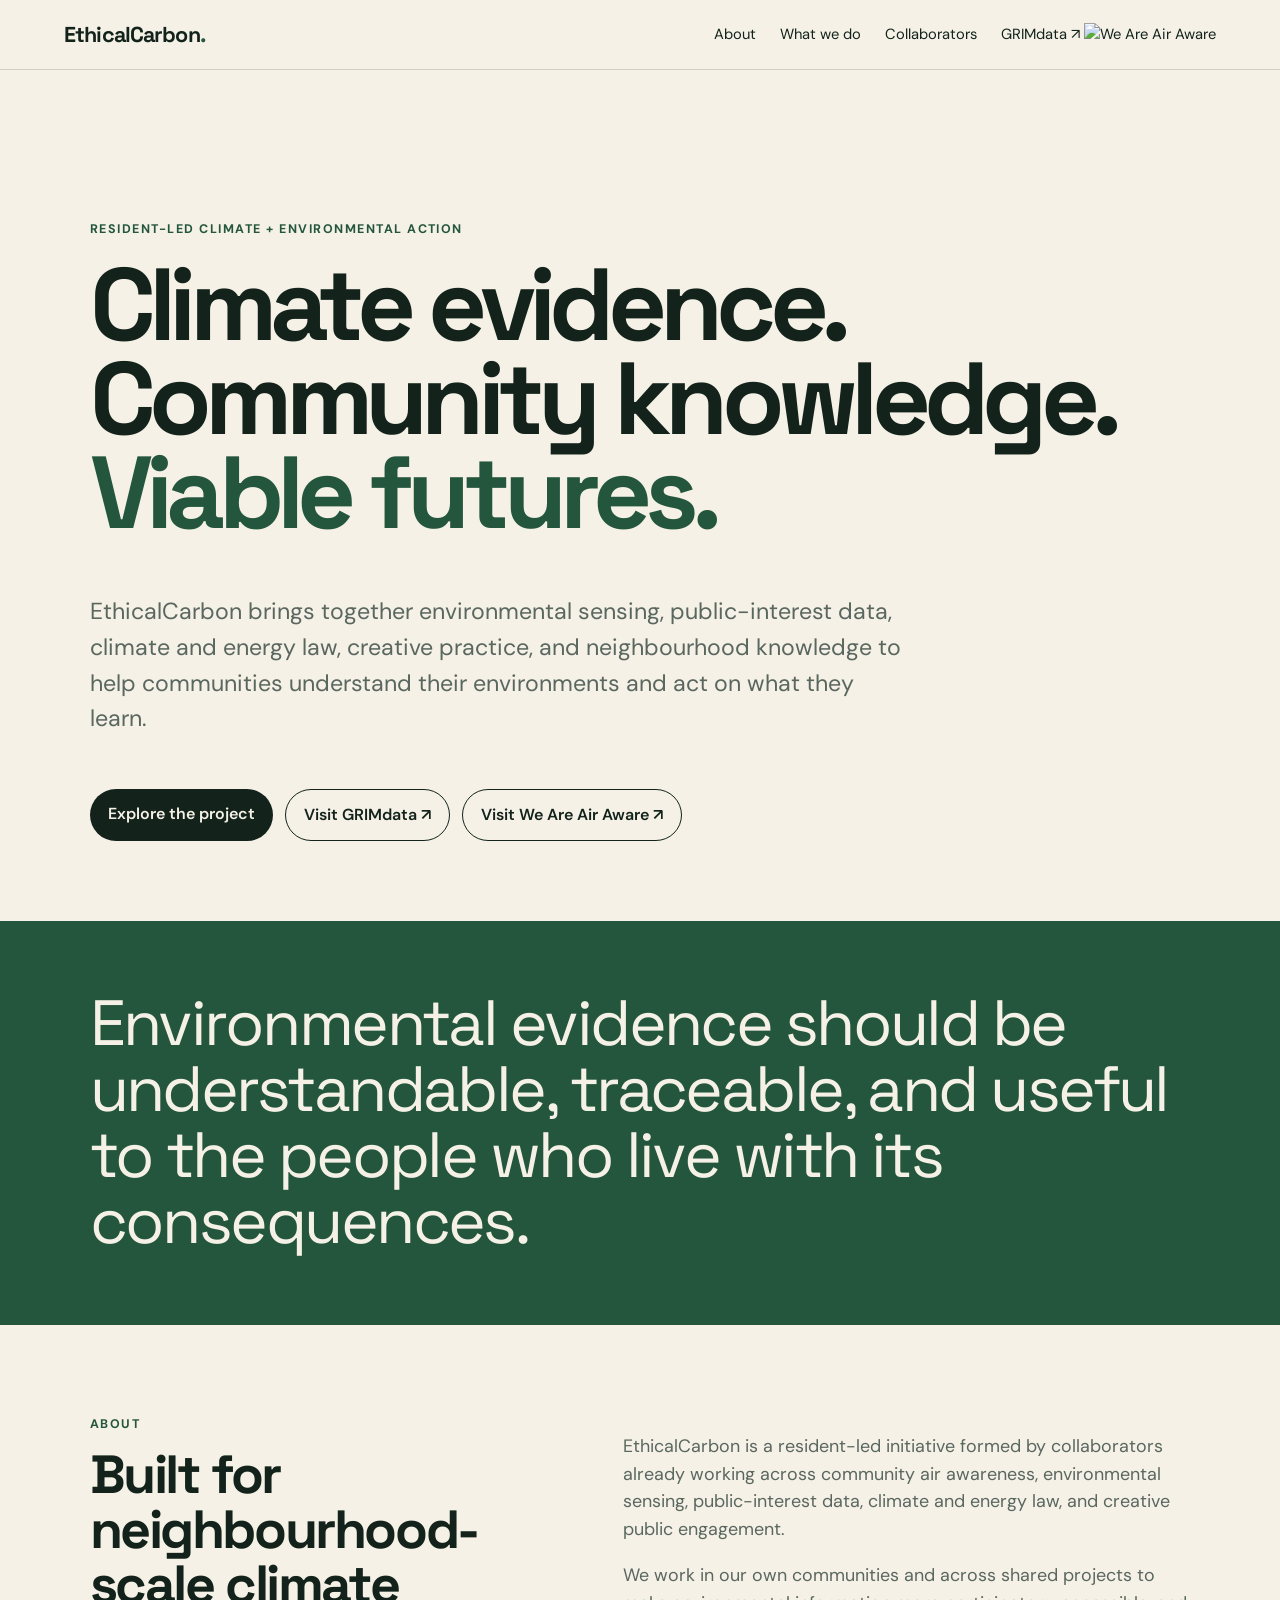
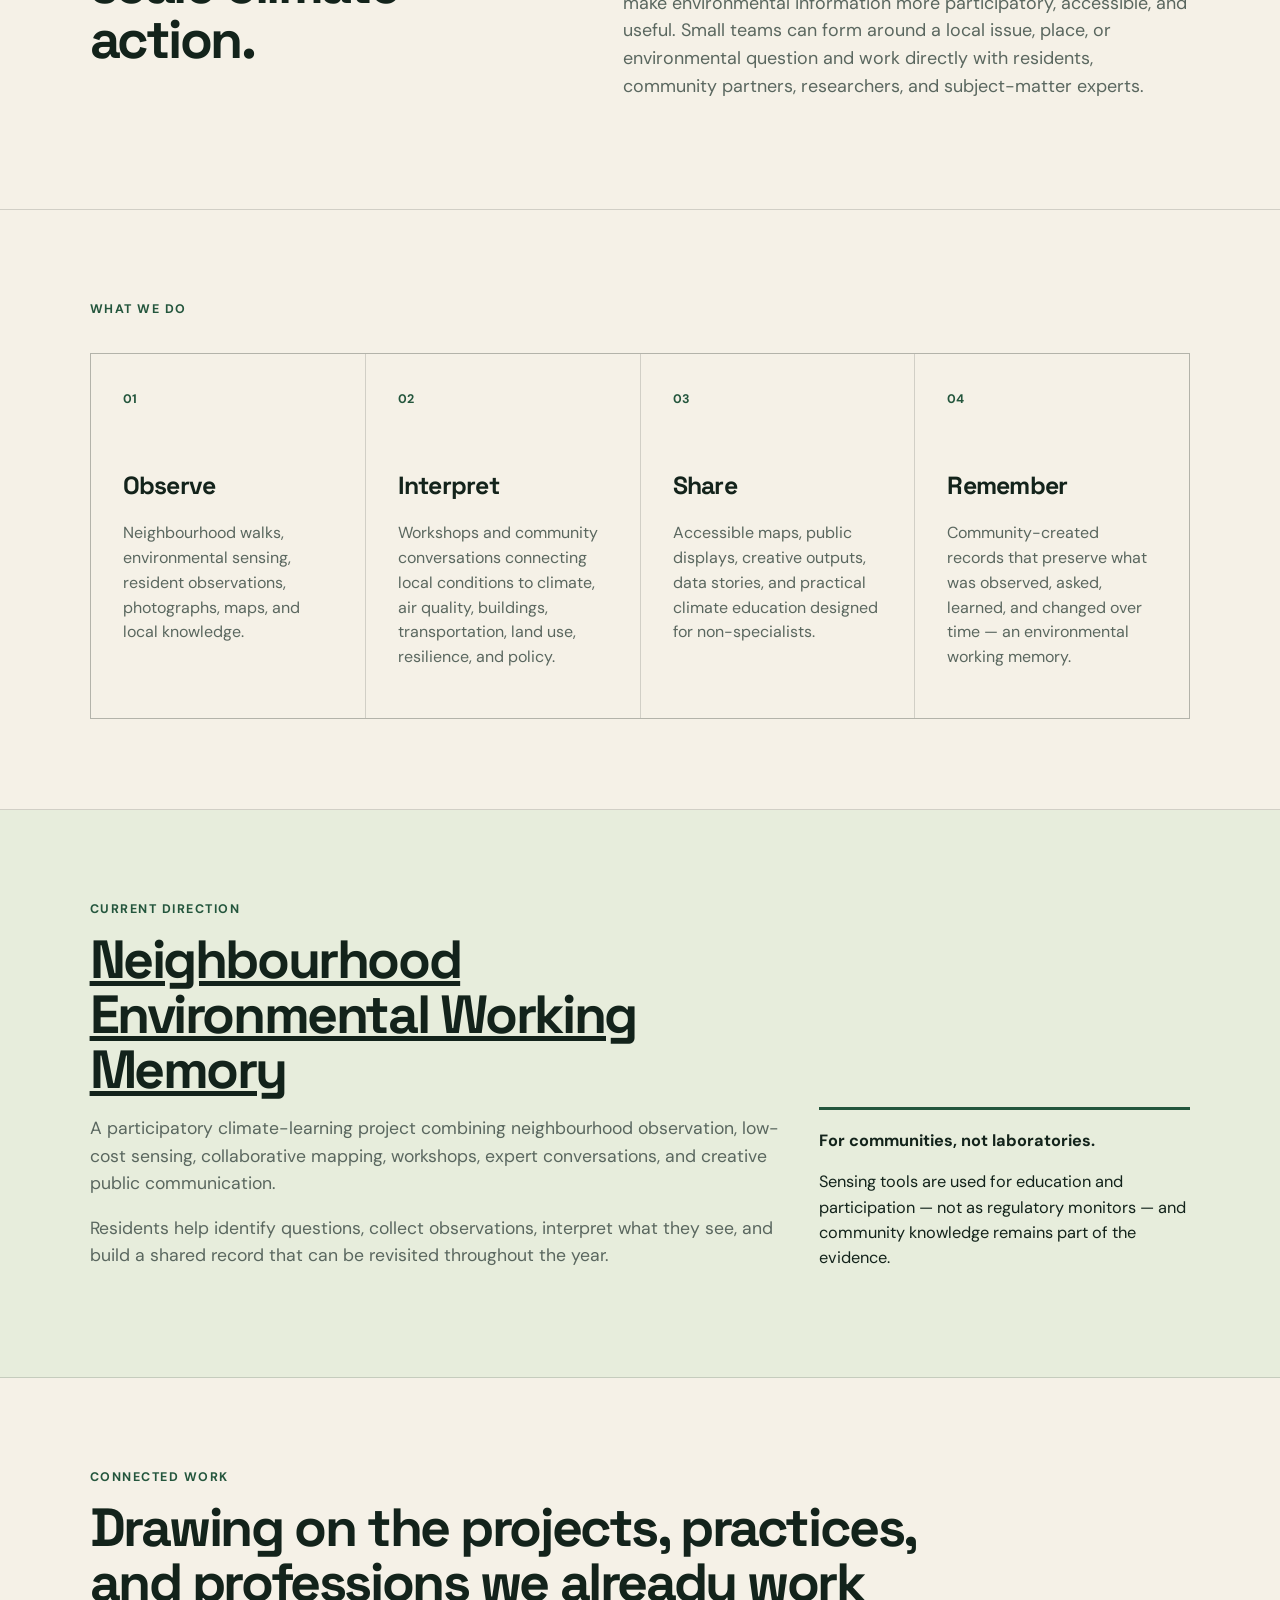
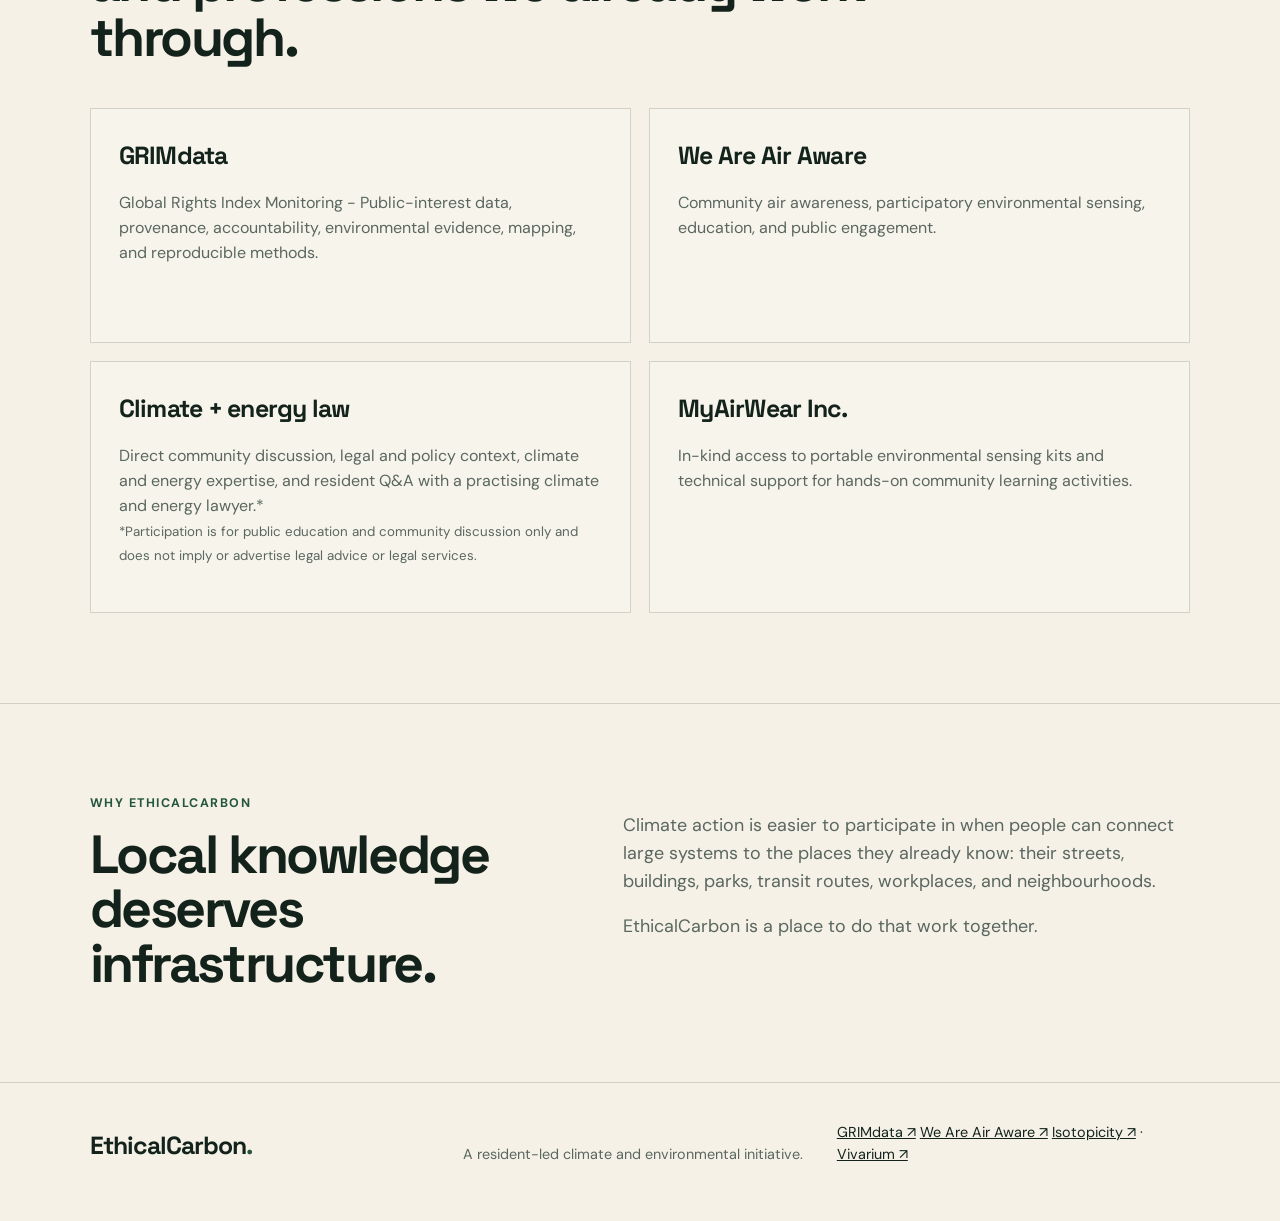
==== index.html @ 4ed9eb83 "Add files via upload" ====
<!doctype html>
<html lang="en">
<head>
  <meta charset="utf-8" />
  <meta name="viewport" content="width=device-width, initial-scale=1" />
  <meta name="description" content="EthicalCarbon is a resident-led climate and environmental initiative connecting community knowledge, environmental sensing, climate law, and public-interest data." />
  <meta property="og:title" content="EthicalCarbon" />
  <meta property="og:description" content="Climate evidence. Community knowledge. Viable futures." />
  <meta property="og:type" content="website" />
  <title>EthicalCarbon — Climate evidence. Community knowledge. Viable futures.</title>
  <link rel="preconnect" href="https://fonts.googleapis.com">
  <link rel="preconnect" href="https://fonts.gstatic.com" crossorigin>
  <link href="https://fonts.googleapis.com/css2?family=DM+Sans:wght@400;500;600;700&family=Space+Grotesk:wght@500;600;700&display=swap" rel="stylesheet">
  <link rel="stylesheet" href="styles.css" />
</head>
<body>
  <header class="site-header">
    <a class="wordmark" href="#top" aria-label="EthicalCarbon home">EthicalCarbon<span>.</span></a>
    <nav aria-label="Primary navigation">
      <a href="#about">About</a>
      <a href="#work">What we do</a>
      <a href="#collaborators">Collaborators</a>
      <div class="project-links" aria-label="Connected initiatives">
        <a class="mini-mark grimdata-mark" href="https://grimdata.org/website/" target="_blank" rel="noopener" aria-label="Visit GRIMdata">GRIMdata ↗</a>
        <a class="mini-mark airaware-mark" href="https://myairwear.ca" target="_blank" rel="noopener" aria-label="Visit We Are Air Aware">
          <img src="we-are-air-aware-logo.min.svg" alt="We Are Air Aware" />
        </a>
      </div>
    </nav>
  </header>

  <main id="top">
    <section class="hero">
      <div class="hero-kicker">Resident-led climate + environmental action</div>
      <h1>Climate evidence.<br />Community knowledge.<br /><em>Viable futures.</em></h1>
      <p class="hero-copy">EthicalCarbon brings together environmental sensing, public-interest data, climate and energy law, creative practice, and neighbourhood knowledge to help communities understand their environments and act on what they learn.</p>
      <div class="hero-actions">
        <a class="button primary" href="#about">Explore the project</a>
        <a class="button ghost" href="https://grimdata.org/website/" target="_blank" rel="noopener">Visit GRIMdata ↗</a>
        <a class="button ghost" href="https://myairwear.ca" target="_blank" rel="noopener">Visit We Are Air Aware ↗</a>
      </div>
    </section>

    <section class="statement">
      <p>Environmental evidence should be understandable, traceable, and useful to the people who live with its consequences.</p>
    </section>

    <section id="about" class="section split">
      <div>
        <div class="eyebrow">About</div>
        <h2>Built for neighbourhood-scale climate action.</h2>
      </div>
      <div class="body-copy">
        <p>EthicalCarbon is a resident-led initiative formed by collaborators already working across community air awareness, environmental sensing, public-interest data, climate and energy law, and creative public engagement.</p>
        <p>We work in our own communities and across shared projects to make environmental information more participatory, accessible, and useful. Small teams can form around a local issue, place, or environmental question and work directly with residents, community partners, researchers, and subject-matter experts.</p>
      </div>
    </section>

    <section id="work" class="section">
      <div class="eyebrow">What we do</div>
      <div class="cards">
        <article class="card">
          <span class="number">01</span>
          <h3>Observe</h3>
          <p>Neighbourhood walks, environmental sensing, resident observations, photographs, maps, and local knowledge.</p>
        </article>
        <article class="card">
          <span class="number">02</span>
          <h3>Interpret</h3>
          <p>Workshops and community conversations connecting local conditions to climate, air quality, buildings, transportation, land use, resilience, and policy.</p>
        </article>
        <article class="card">
          <span class="number">03</span>
          <h3>Share</h3>
          <p>Accessible maps, public displays, creative outputs, data stories, and practical climate education designed for non-specialists.</p>
        </article>
        <article class="card">
          <span class="number">04</span>
          <h3>Remember</h3>
          <p>Community-created records that preserve what was observed, asked, learned, and changed over time — an environmental working memory.</p>
        </article>
      </div>
    </section>

    <section class="section project">
      <div class="project-copy">
        <div class="eyebrow">Current direction</div>
        <h2><a class="title-link" href="https://isotopicity.com" target="_blank" rel="noopener">Neighbourhood Environmental Working Memory</a></h2>
        <p>A participatory climate-learning project combining neighbourhood observation, low-cost sensing, collaborative mapping, workshops, expert conversations, and creative public communication.</p>
        <p>Residents help identify questions, collect observations, interpret what they see, and build a shared record that can be revisited throughout the year.</p>
      </div>
      <div class="project-note">
        <strong>For communities, not laboratories.</strong>
        <p>Sensing tools are used for education and participation — not as regulatory monitors — and community knowledge remains part of the evidence.</p>
      </div>
    </section>

    <section id="collaborators" class="section collaborators">
      <div class="eyebrow">Connected work</div>
      <h2>Drawing on the projects, practices, and professions we already work through.</h2>
      <div class="collab-grid">
        <div class="collab">
          <h3>GRIMdata</h3>
          <p>Global Rights Index Monitoring - Public-interest data, provenance, accountability, environmental evidence, mapping, and reproducible methods.</p>
        </div>
        <div class="collab">
          <h3>We Are Air Aware</h3>
          <p>Community air awareness, participatory environmental sensing, education, and public engagement.</p>
        </div>
        <div class="collab">
          <h3>Climate + energy law</h3>
          <p>Direct community discussion, legal and policy context, climate and energy expertise, and resident Q&amp;A with a practising climate and energy lawyer.*<br><small>*Participation is for public education and community discussion only and does not imply or advertise legal advice or legal services.</small></p>
        </div>
        <div class="collab">
          <h3>MyAirWear Inc.</h3>
          <p>In-kind access to portable environmental sensing kits and technical support for hands-on community learning activities.</p>
        </div>
      </div>
    </section>

    <section class="section closing">
      <div>
        <div class="eyebrow">Why EthicalCarbon</div>
        <h2>Local knowledge deserves infrastructure.</h2>
      </div>
      <div class="body-copy">
        <p>Climate action is easier to participate in when people can connect large systems to the places they already know: their streets, buildings, parks, transit routes, workplaces, and neighbourhoods.</p>
        <p>EthicalCarbon is a place to do that work together.</p>
      </div>
    </section>
  </main>

  <footer>
    <div class="footer-brand">EthicalCarbon<span>.</span></div>
    <p>A resident-led climate and environmental initiative.</p>
    <div class="footer-links">
      <a href="https://grimdata.org/website/" target="_blank" rel="noopener">GRIMdata ↗</a>
      <a href="https://myairwear.ca" target="_blank" rel="noopener">We Are Air Aware ↗</a>
      <span class="footer-micro">
        <a href="https://isotopicity.com" target="_blank" rel="noopener">Isotopicity ↗</a>
        <span aria-hidden="true">·</span>
        <a href="https://vivarium.headsetparties.com" target="_blank" rel="noopener">Vivarium ↗</a>
      </span>
    </div>
  </footer>
</body>
</html>
---- styles.css ----
:root {
  --ink: #13231b;
  --muted: #5a675f;
  --paper: #f5f1e7;
  --card: #ebe6d9;
  --green: #24563d;
  --lime: #b9d66b;
  --line: rgba(19,35,27,.16);
}
* { box-sizing: border-box; }
html { scroll-behavior: smooth; }
body {
  margin: 0;
  background: var(--paper);
  color: var(--ink);
  font-family: "DM Sans", system-ui, -apple-system, BlinkMacSystemFont, "Segoe UI", sans-serif;
  line-height: 1.55;
}
a { color: inherit; }
.site-header {
  position: sticky; top: 0; z-index: 20;
  display: flex; justify-content: space-between; align-items: center;
  padding: 18px clamp(22px, 5vw, 72px);
  background: rgba(245,241,231,.92);
  backdrop-filter: blur(12px);
  border-bottom: 1px solid var(--line);
}
.wordmark, .footer-brand {
  font-family: "Space Grotesk", sans-serif;
  font-weight: 700;
  text-decoration: none;
  letter-spacing: -0.04em;
}
.wordmark { font-size: 1.35rem; }
.wordmark span, .footer-brand span { color: var(--green); }
nav { display: flex; align-items: center; gap: 24px; font-size: .92rem; }
nav a { text-decoration: none; }
.nav-cta { padding: 9px 13px; border: 1px solid var(--ink); border-radius: 999px; }
.hero {
  min-height: 78vh;
  padding: clamp(80px, 12vw, 150px) clamp(22px, 7vw, 110px) 80px;
  display: flex; flex-direction: column; justify-content: center;
}
.hero-kicker, .eyebrow {
  font-size: .78rem; font-weight: 700; letter-spacing: .12em; text-transform: uppercase;
  color: var(--green);
}
h1, h2, h3 { font-family: "Space Grotesk", sans-serif; margin-top: 0; }
h1 {
  font-size: clamp(3.4rem, 8vw, 8rem);
  line-height: .92;
  letter-spacing: -.065em;
  max-width: 1200px;
  margin: 18px 0 30px;
}
h1 em { color: var(--green); font-style: normal; }
.hero-copy { max-width: 820px; font-size: clamp(1.08rem, 2vw, 1.45rem); color: var(--muted); }
.hero-actions { display: flex; gap: 12px; flex-wrap: wrap; margin-top: 28px; }
.button { display: inline-block; text-decoration: none; padding: 13px 18px; border-radius: 999px; font-weight: 600; }
.button.primary { background: var(--ink); color: var(--paper); }
.button.ghost { border: 1px solid var(--ink); }
.statement {
  background: var(--green); color: var(--paper);
  padding: 70px clamp(22px, 7vw, 110px);
}
.statement p { margin: 0; max-width: 1100px; font-family: "Space Grotesk"; font-size: clamp(2rem, 5vw, 4.5rem); line-height: 1.03; letter-spacing: -.04em; }
.section { padding: 90px clamp(22px, 7vw, 110px); border-bottom: 1px solid var(--line); }
.split, .closing { display: grid; grid-template-columns: .9fr 1.1fr; gap: 70px; }
h2 { font-size: clamp(2.1rem, 4.2vw, 4.5rem); line-height: 1.02; letter-spacing: -.045em; margin: 14px 0 0; }
.body-copy { max-width: 760px; font-size: 1.12rem; color: var(--muted); }
.cards { display: grid; grid-template-columns: repeat(4,1fr); gap: 1px; background: var(--line); border: 1px solid var(--line); margin-top: 34px; }
.card { background: var(--paper); padding: 32px; min-height: 280px; }
.card .number { font-size: .78rem; font-weight: 700; color: var(--green); }
.card h3, .collab h3 { font-size: 1.55rem; margin: 56px 0 12px; letter-spacing: -.03em; }
.card p, .collab p { color: var(--muted); }
.project { display: grid; grid-template-columns: 1.3fr .7fr; gap: 40px; align-items: end; background: #e7eddc; }
.project-copy p { max-width: 760px; font-size: 1.1rem; color: var(--muted); }
.project-note { border-top: 3px solid var(--green); padding-top: 18px; font-size: 1.02rem; }
.collaborators h2 { max-width: 900px; }
.collab-grid { display: grid; grid-template-columns: repeat(2,1fr); gap: 18px; margin-top: 42px; }
.collab { border: 1px solid var(--line); padding: 28px; min-height: 235px; background: rgba(255,255,255,.18); }
.collab h3 { margin-top: 0; }
.collab a { font-weight: 700; text-decoration-thickness: 1px; text-underline-offset: 4px; }
footer {
  padding: 38px clamp(22px, 7vw, 110px) 55px;
  display: grid; grid-template-columns: 1fr 1fr 1fr; align-items: end; gap: 20px;
  font-size: .9rem;
}
.footer-brand { font-size: 1.55rem; }
footer p { margin: 0; color: var(--muted); }
footer a { text-align: right; }
@media (max-width: 900px) {
  nav a:not(.nav-cta) { display: none; }
  .split, .closing, .project, footer { grid-template-columns: 1fr; }
  .cards, .collab-grid { grid-template-columns: 1fr 1fr; }
  footer a { text-align: left; }
}
@media (max-width: 580px) {
  .site-header { padding: 15px 18px; }
  .hero, .section, .statement, footer { padding-left: 18px; padding-right: 18px; }
  .cards, .collab-grid { grid-template-columns: 1fr; }
  .hero { min-height: 72vh; }
  h1 { font-size: clamp(3rem, 16vw, 4.6rem); }
}
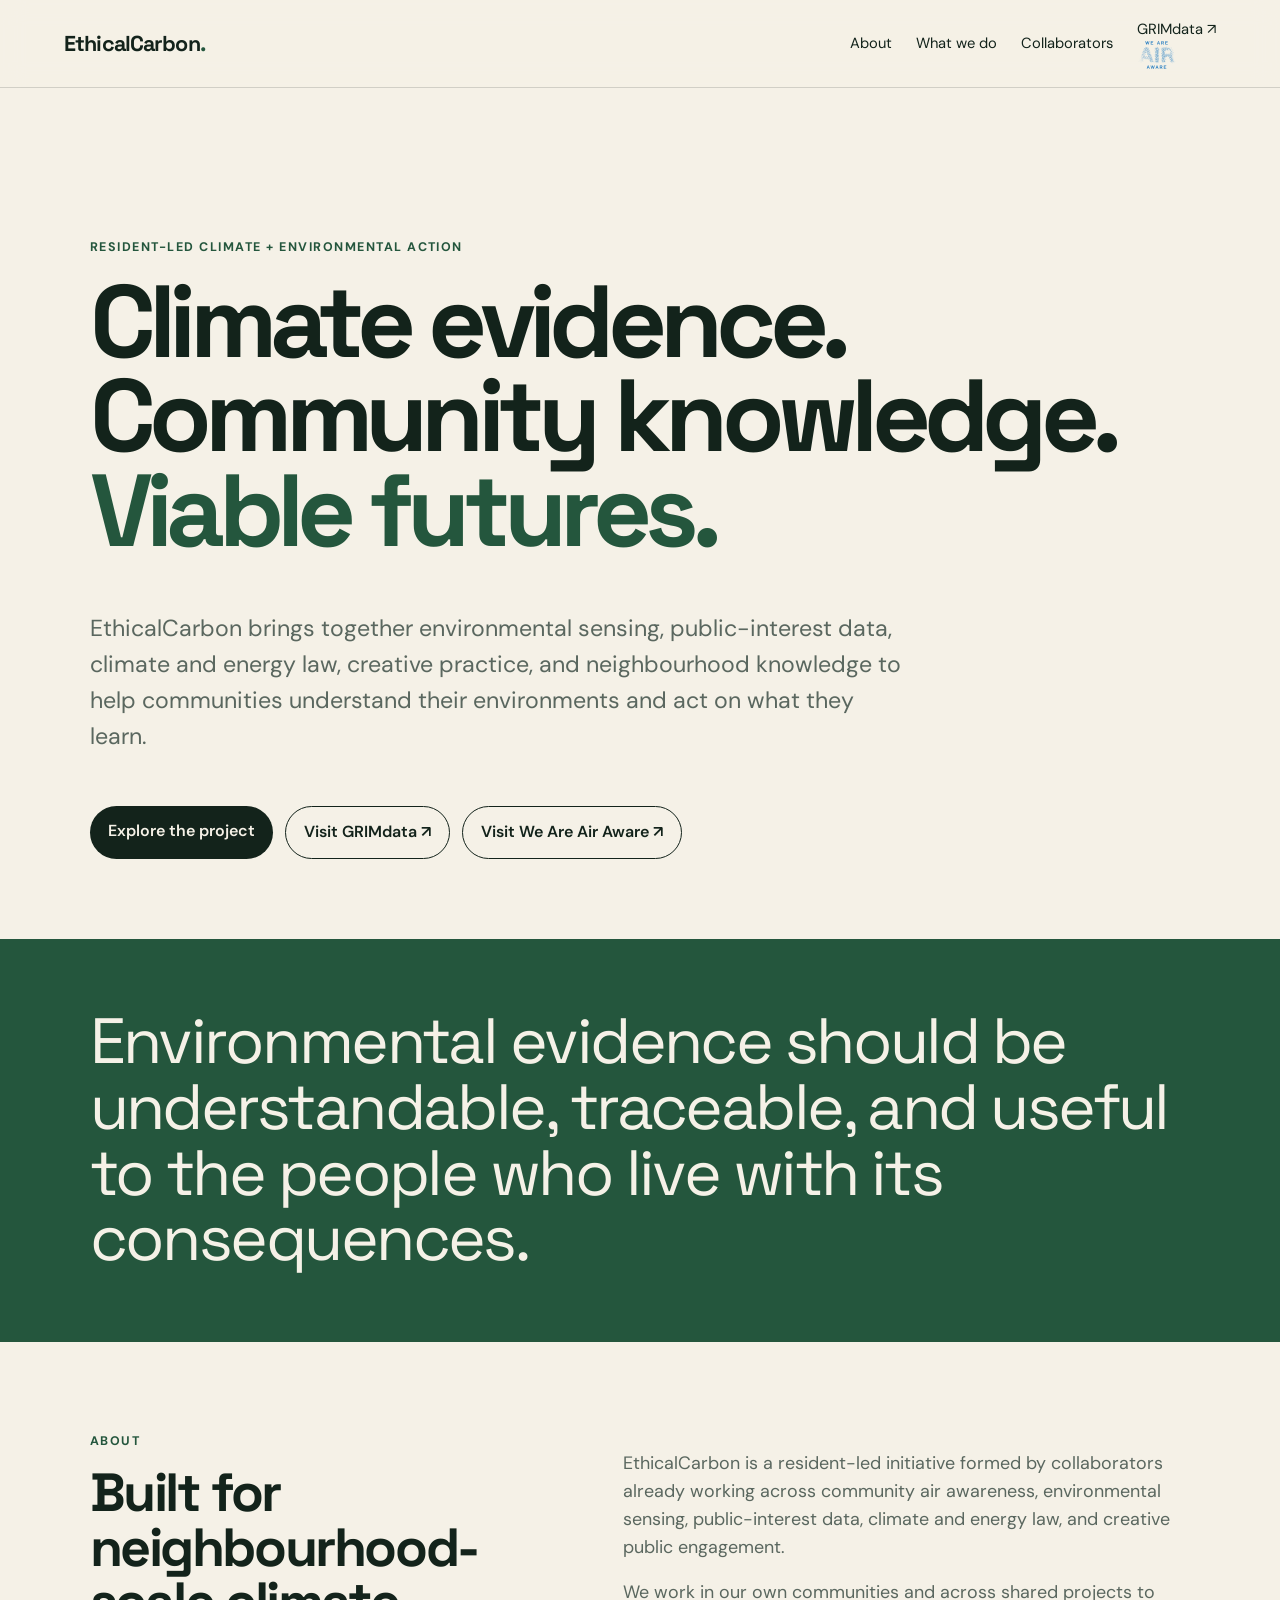
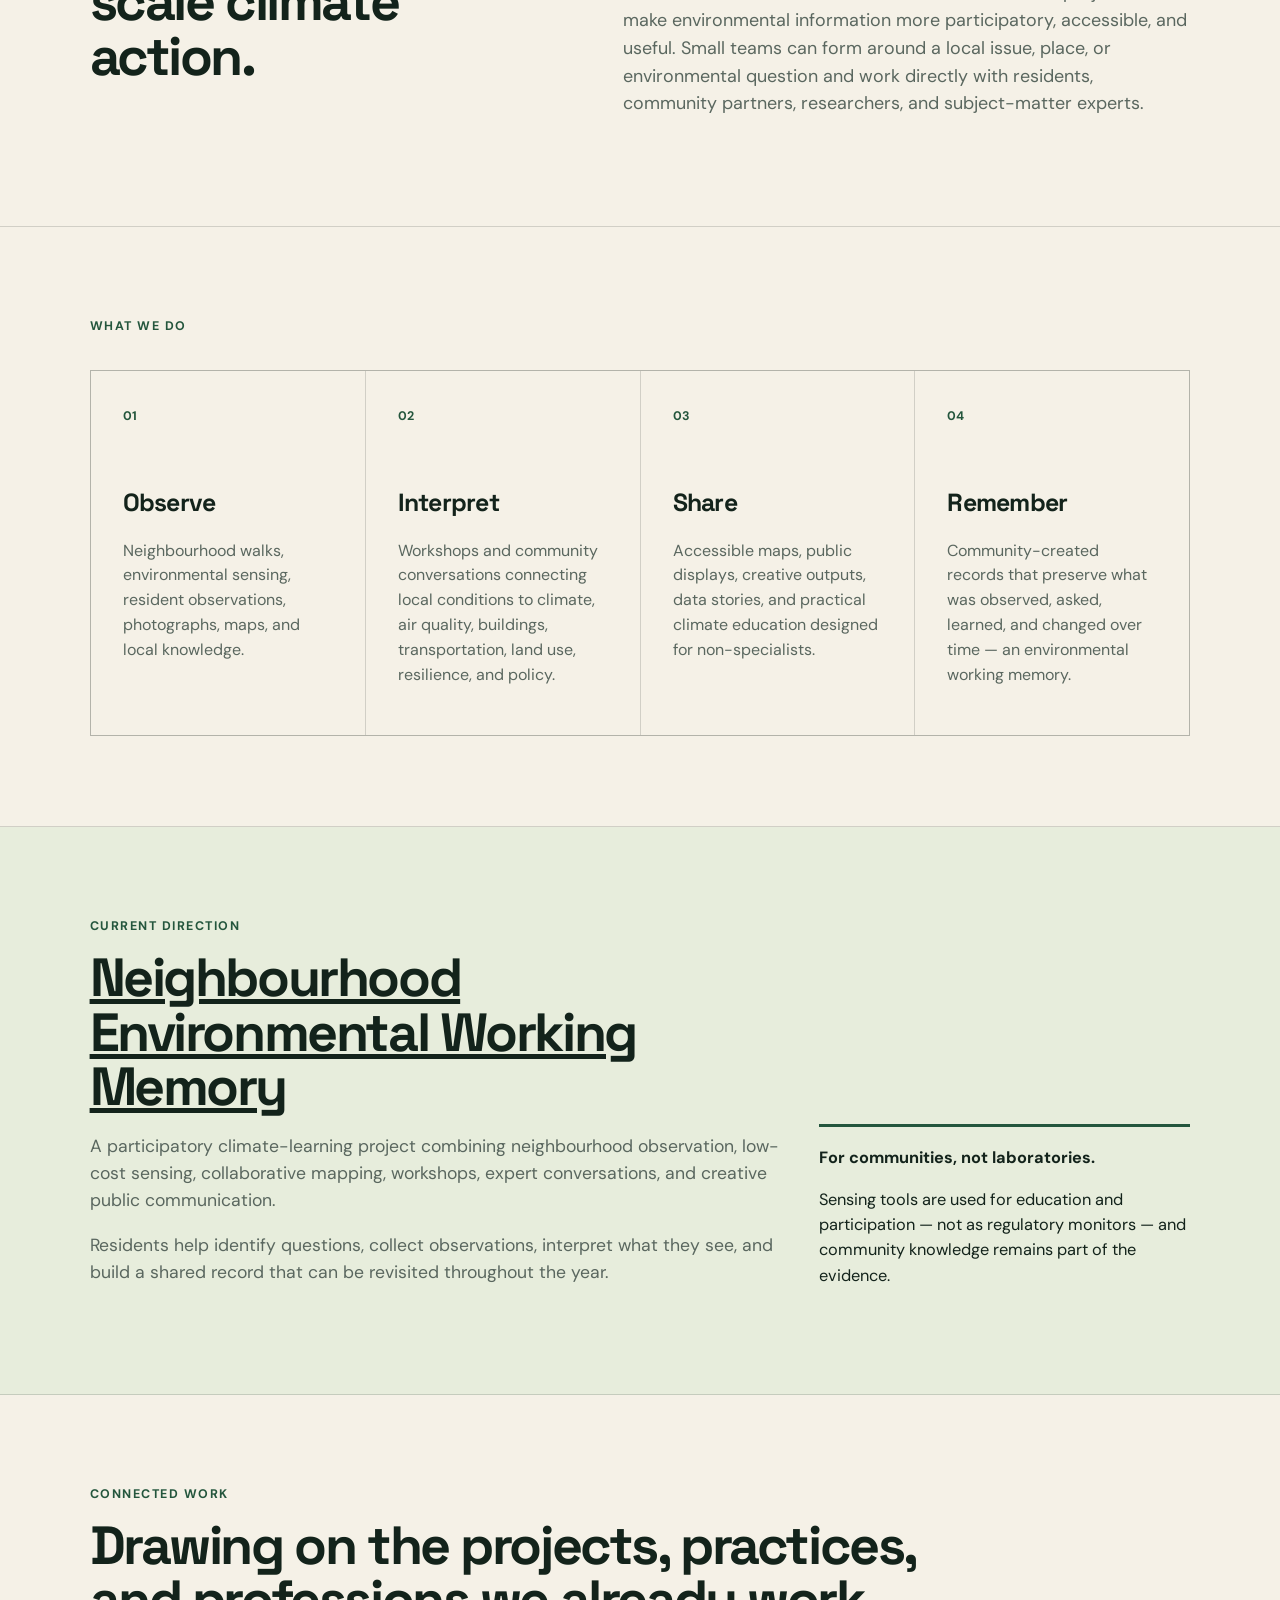
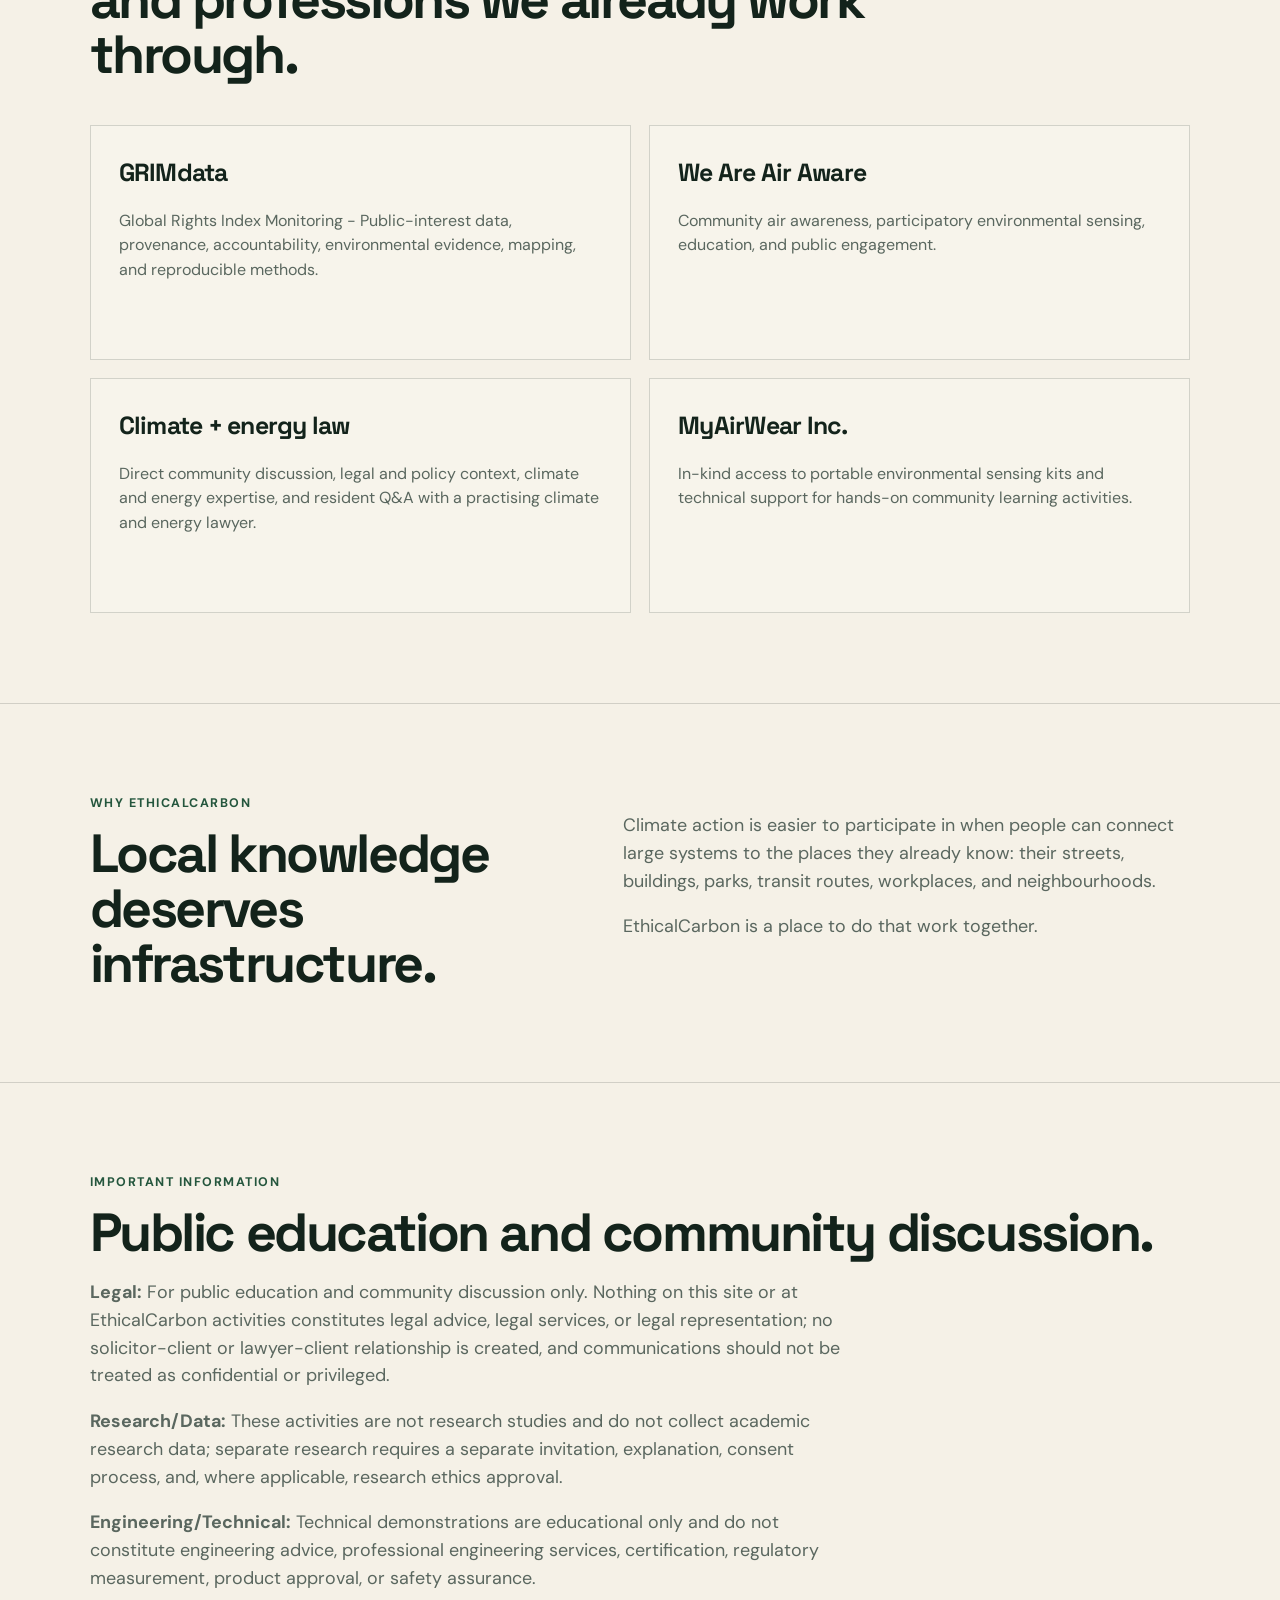
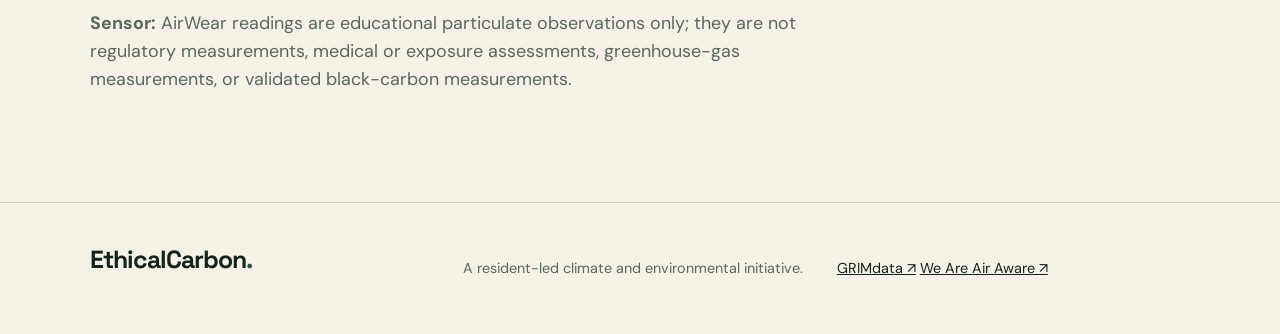
==== commit 237cb1b4: "Add files via upload" ====
--- a/index.html
+++ b/index.html
@@ -23,7 +23,7 @@
       <div class="project-links" aria-label="Connected initiatives">
         <a class="mini-mark grimdata-mark" href="https://grimdata.org/website/" target="_blank" rel="noopener" aria-label="Visit GRIMdata">GRIMdata ↗</a>
         <a class="mini-mark airaware-mark" href="https://myairwear.ca" target="_blank" rel="noopener" aria-label="Visit We Are Air Aware">
-          <img src="we-are-air-aware-logo.min.svg" alt="We Are Air Aware" />
+          <img src="[data-uri]" alt="We Are Air Aware" style="display:block;height:28px;width:auto;max-width:82px;" />
         </a>
       </div>
     </nav>
@@ -109,7 +109,7 @@
         </div>
         <div class="collab">
           <h3>Climate + energy law</h3>
-          <p>Direct community discussion, legal and policy context, climate and energy expertise, and resident Q&amp;A with a practising climate and energy lawyer.*<br><small>*Participation is for public education and community discussion only and does not imply or advertise legal advice or legal services.</small></p>
+          <p>Direct community discussion, legal and policy context, climate and energy expertise, and resident Q&amp;A with a practising climate and energy lawyer.</p>
         </div>
         <div class="collab">
           <h3>MyAirWear Inc.</h3>
@@ -128,6 +128,17 @@
         <p>EthicalCarbon is a place to do that work together.</p>
       </div>
     </section>
+
+    <section class="section" aria-labelledby="disclaimers-heading">
+      <div class="eyebrow">Important information</div>
+      <h2 id="disclaimers-heading">Public education and community discussion.</h2>
+      <div class="body-copy">
+        <p><strong>Legal:</strong> For public education and community discussion only. Nothing on this site or at EthicalCarbon activities constitutes legal advice, legal services, or legal representation; no solicitor-client or lawyer-client relationship is created, and communications should not be treated as confidential or privileged.</p>
+        <p><strong>Research/Data:</strong> These activities are not research studies and do not collect academic research data; separate research requires a separate invitation, explanation, consent process, and, where applicable, research ethics approval.</p>
+        <p><strong>Engineering/Technical:</strong> Technical demonstrations are educational only and do not constitute engineering advice, professional engineering services, certification, regulatory measurement, product approval, or safety assurance.</p>
+        <p><strong>Sensor:</strong> AirWear readings are educational particulate observations only; they are not regulatory measurements, medical or exposure assessments, greenhouse-gas measurements, or validated black-carbon measurements.</p>
+      </div>
+    </section>
   </main>
 
   <footer>
@@ -136,11 +147,6 @@
     <div class="footer-links">
       <a href="https://grimdata.org/website/" target="_blank" rel="noopener">GRIMdata ↗</a>
       <a href="https://myairwear.ca" target="_blank" rel="noopener">We Are Air Aware ↗</a>
-      <span class="footer-micro">
-        <a href="https://isotopicity.com" target="_blank" rel="noopener">Isotopicity ↗</a>
-        <span aria-hidden="true">·</span>
-        <a href="https://vivarium.headsetparties.com" target="_blank" rel="noopener">Vivarium ↗</a>
-      </span>
     </div>
   </footer>
 </body>
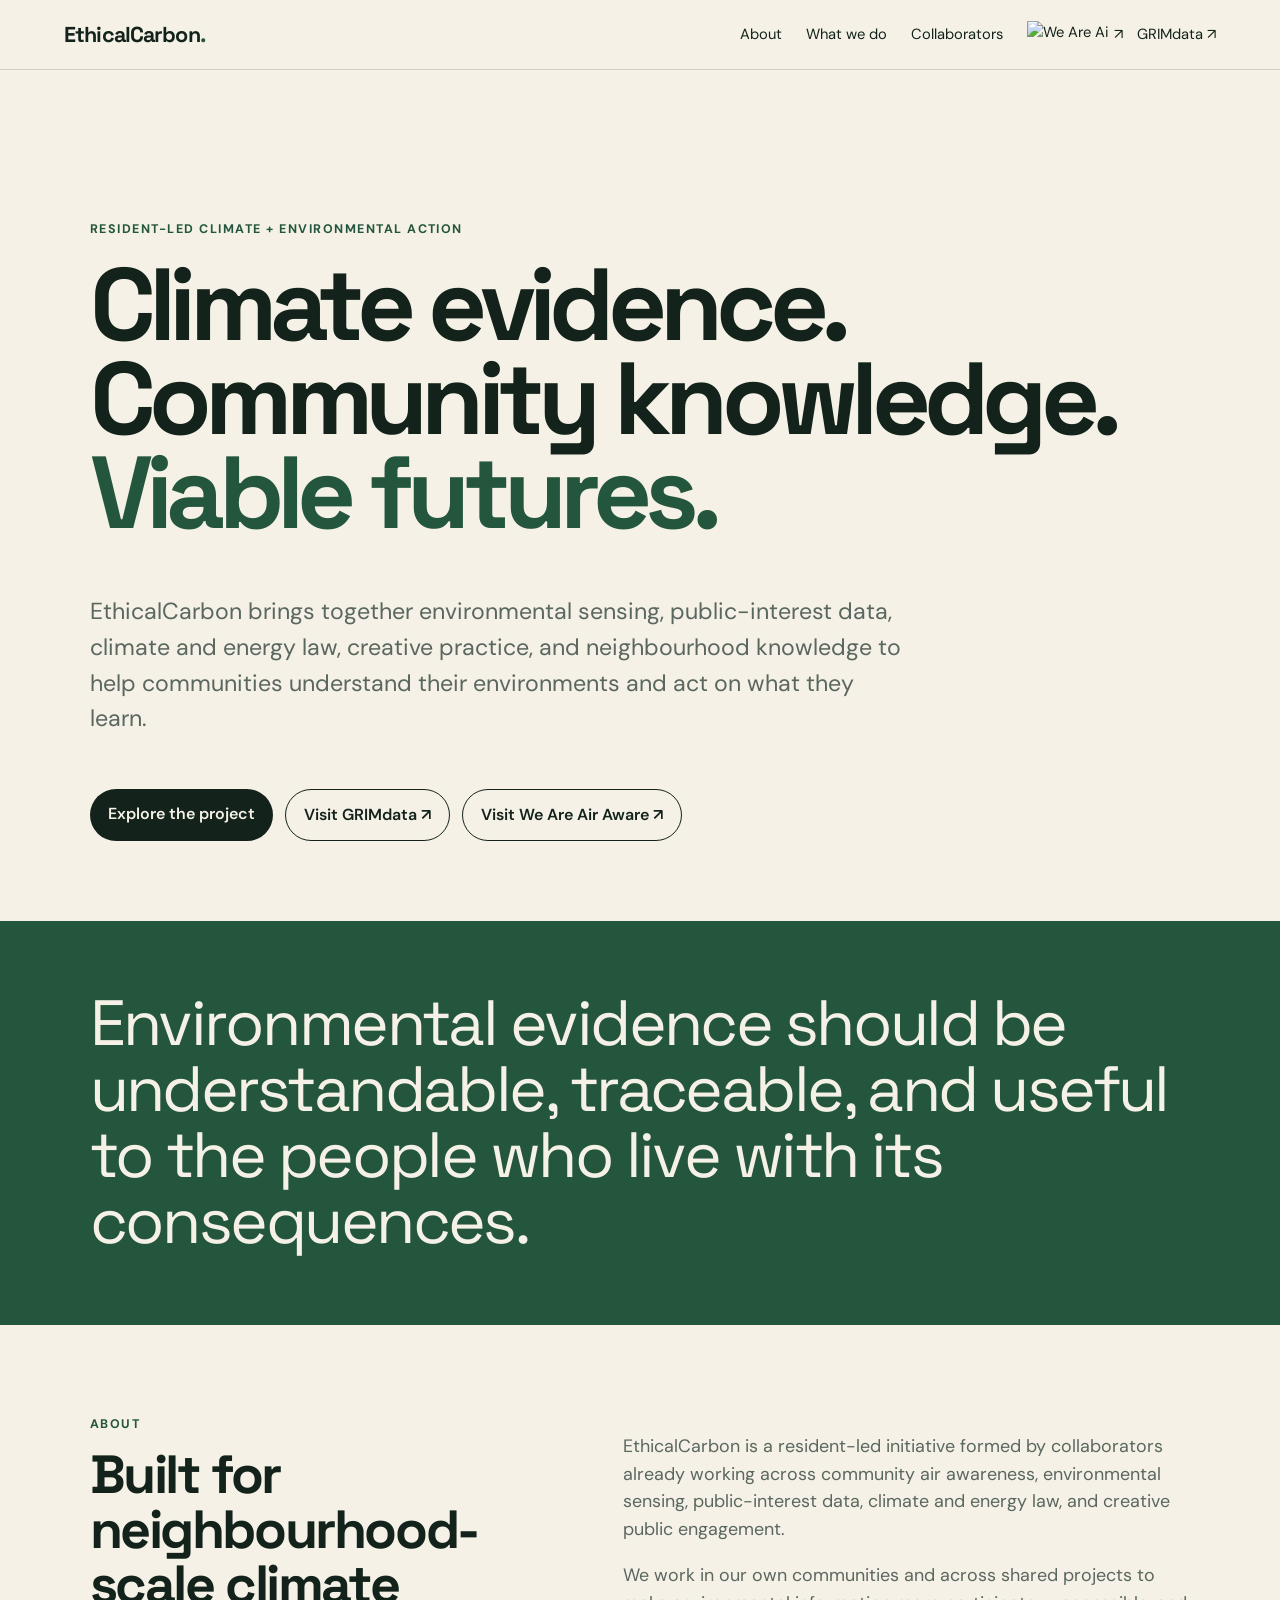
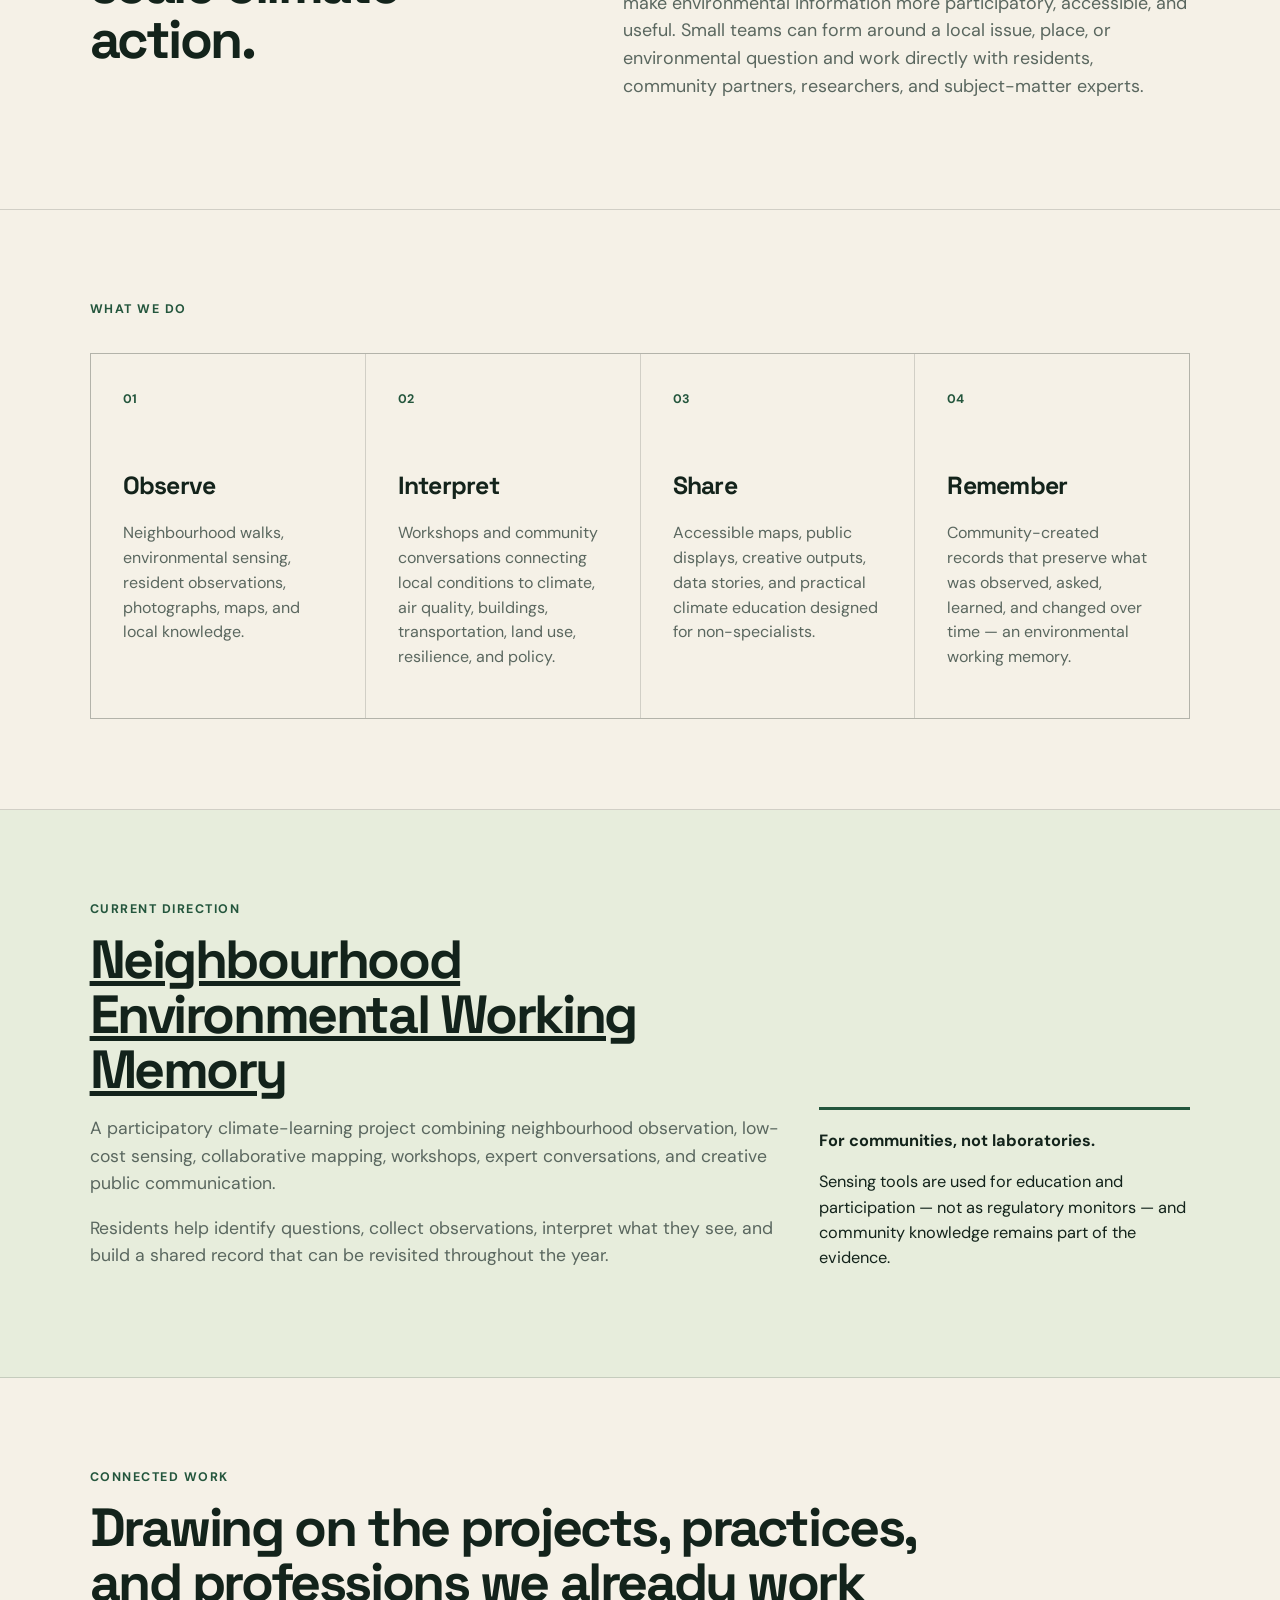
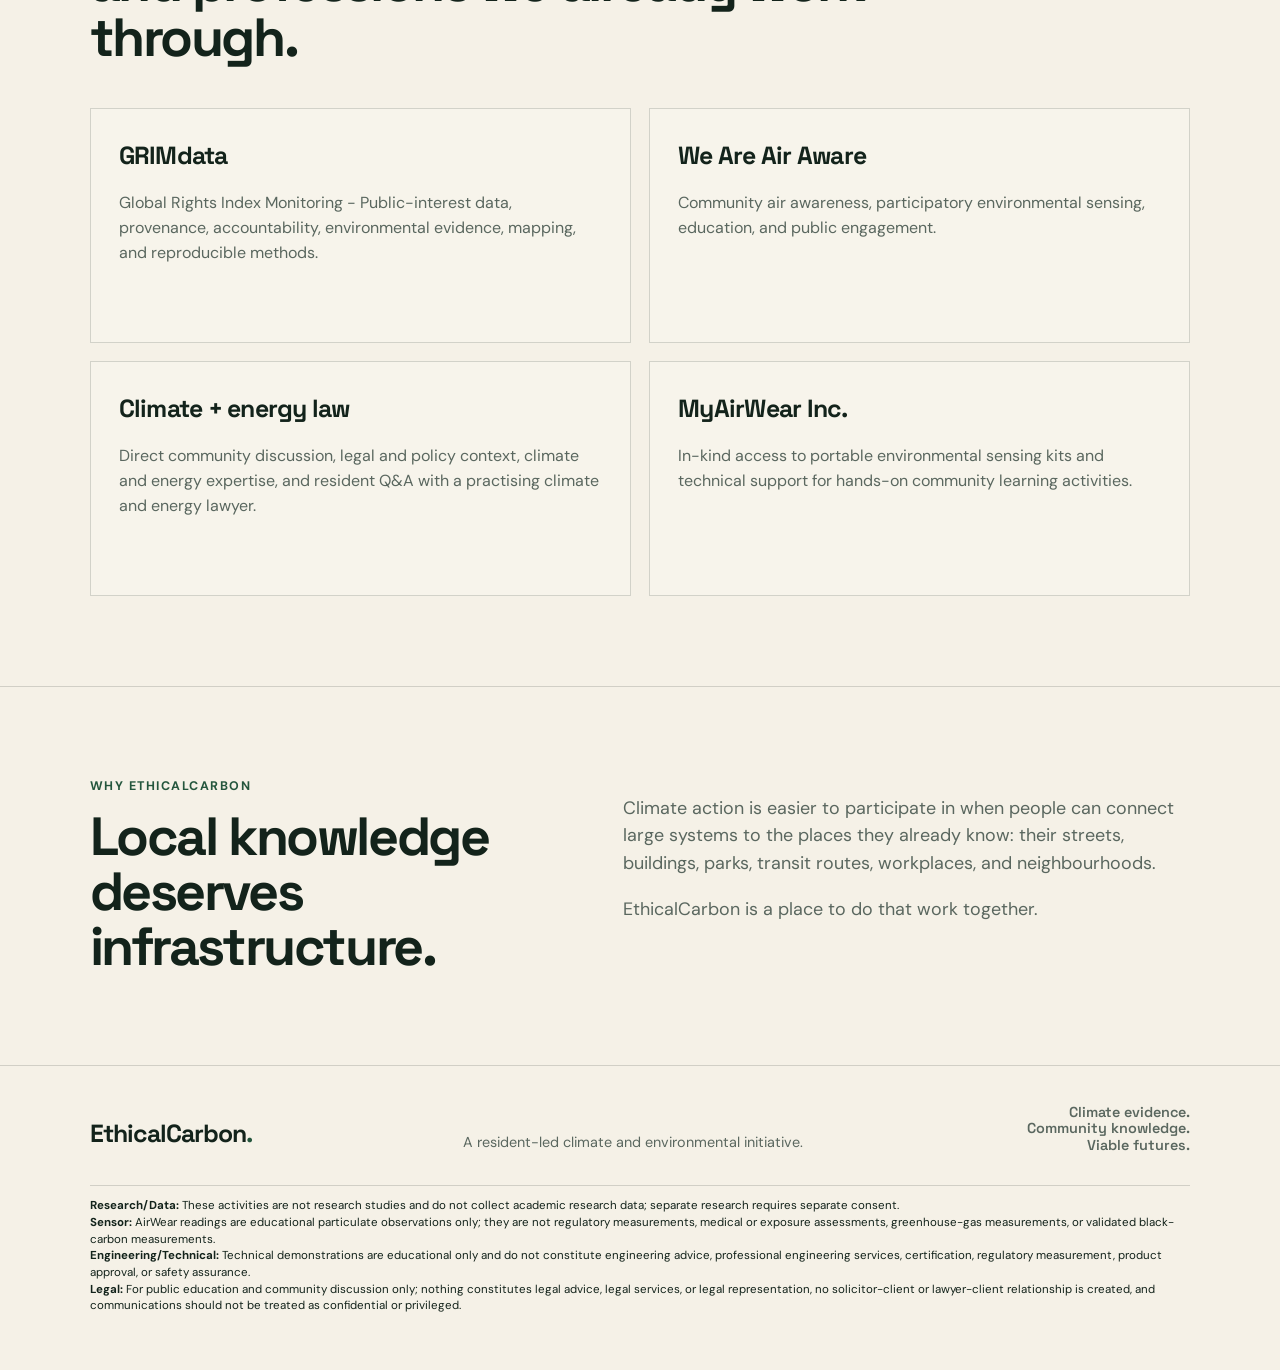
==== commit 45fec52b: "Add files via upload" ====
--- a/index.html
+++ b/index.html
@@ -20,11 +20,12 @@
       <a href="#about">About</a>
       <a href="#work">What we do</a>
       <a href="#collaborators">Collaborators</a>
-      <div class="project-links" aria-label="Connected initiatives">
-        <a class="mini-mark grimdata-mark" href="https://grimdata.org/website/" target="_blank" rel="noopener" aria-label="Visit GRIMdata">GRIMdata ↗</a>
-        <a class="mini-mark airaware-mark" href="https://myairwear.ca" target="_blank" rel="noopener" aria-label="Visit We Are Air Aware">
-          <img src="[data-uri]" alt="We Are Air Aware" style="display:block;height:28px;width:auto;max-width:82px;" />
+      <div class="project-links" aria-label="Connected initiatives" style="display:flex;align-items:center;gap:14px;flex-wrap:nowrap;">
+        <a class="mini-mark airaware-mark" href="https://myairwear.ca" target="_blank" rel="noopener" aria-label="Visit We Are Air Aware" style="display:inline-flex;align-items:center;gap:5px;white-space:nowrap;">
+          <img src="logo.svg" alt="We Are Air Aware" style="display:block;height:28px;width:auto;max-width:82px;" />
+          <span aria-hidden="true">↗</span>
         </a>
+        <a class="mini-mark grimdata-mark" href="https://grimdata.org/website/" target="_blank" rel="noopener" aria-label="Visit GRIMdata" style="white-space:nowrap;">GRIMdata ↗</a>
       </div>
     </nav>
   </header>
@@ -129,25 +130,29 @@
       </div>
     </section>
 
-    <section class="section" aria-labelledby="disclaimers-heading">
-      <div class="eyebrow">Important information</div>
-      <h2 id="disclaimers-heading">Public education and community discussion.</h2>
-      <div class="body-copy">
-        <p><strong>Legal:</strong> For public education and community discussion only. Nothing on this site or at EthicalCarbon activities constitutes legal advice, legal services, or legal representation; no solicitor-client or lawyer-client relationship is created, and communications should not be treated as confidential or privileged.</p>
-        <p><strong>Research/Data:</strong> These activities are not research studies and do not collect academic research data; separate research requires a separate invitation, explanation, consent process, and, where applicable, research ethics approval.</p>
-        <p><strong>Engineering/Technical:</strong> Technical demonstrations are educational only and do not constitute engineering advice, professional engineering services, certification, regulatory measurement, product approval, or safety assurance.</p>
-        <p><strong>Sensor:</strong> AirWear readings are educational particulate observations only; they are not regulatory measurements, medical or exposure assessments, greenhouse-gas measurements, or validated black-carbon measurements.</p>
-      </div>
-    </section>
   </main>
 
-  <footer>
-    <div class="footer-brand">EthicalCarbon<span>.</span></div>
-    <p>A resident-led climate and environmental initiative.</p>
-    <div class="footer-links">
-      <a href="https://grimdata.org/website/" target="_blank" rel="noopener">GRIMdata ↗</a>
-      <a href="https://myairwear.ca" target="_blank" rel="noopener">We Are Air Aware ↗</a>
-    </div>
-  </footer>
+<footer>
+  <div class="footer-brand">EthicalCarbon<span>.</span></div>
+  <p>A resident-led climate and environmental initiative.</p>
+<p style="
+  text-align: right;
+  font-family: 'Space Grotesk', sans-serif;
+  font-weight: 600;
+  line-height: 1.15;
+  margin: 0;
+">
+  Climate evidence.<br>
+  Community knowledge.<br>
+  Viable futures.
+</p>
+  <div style="grid-column: 1 / -1; border-top: 1px solid var(--line); margin-top: 12px; padding-top: 12px; font-size: .72rem; line-height: 1.45;">
+    <div><strong>Research/Data:</strong> These activities are not research studies and do not collect academic research data; separate research requires separate consent.</div>
+    <div><strong>Sensor:</strong> AirWear readings are educational particulate observations only; they are not regulatory measurements, medical or exposure assessments, greenhouse-gas measurements, or validated black-carbon measurements.</div>
+    <div><strong>Engineering/Technical:</strong> Technical demonstrations are educational only and do not constitute engineering advice, professional engineering services, certification, regulatory measurement, product approval, or safety assurance.</div>
+    <div><strong>Legal:</strong> For public education and community discussion only; nothing constitutes legal advice, legal services, or legal representation, no solicitor-client or lawyer-client relationship is created, and communications should not be treated as confidential or privileged.</div>
+  </div>
+</footer>
+
 </body>
 </html>
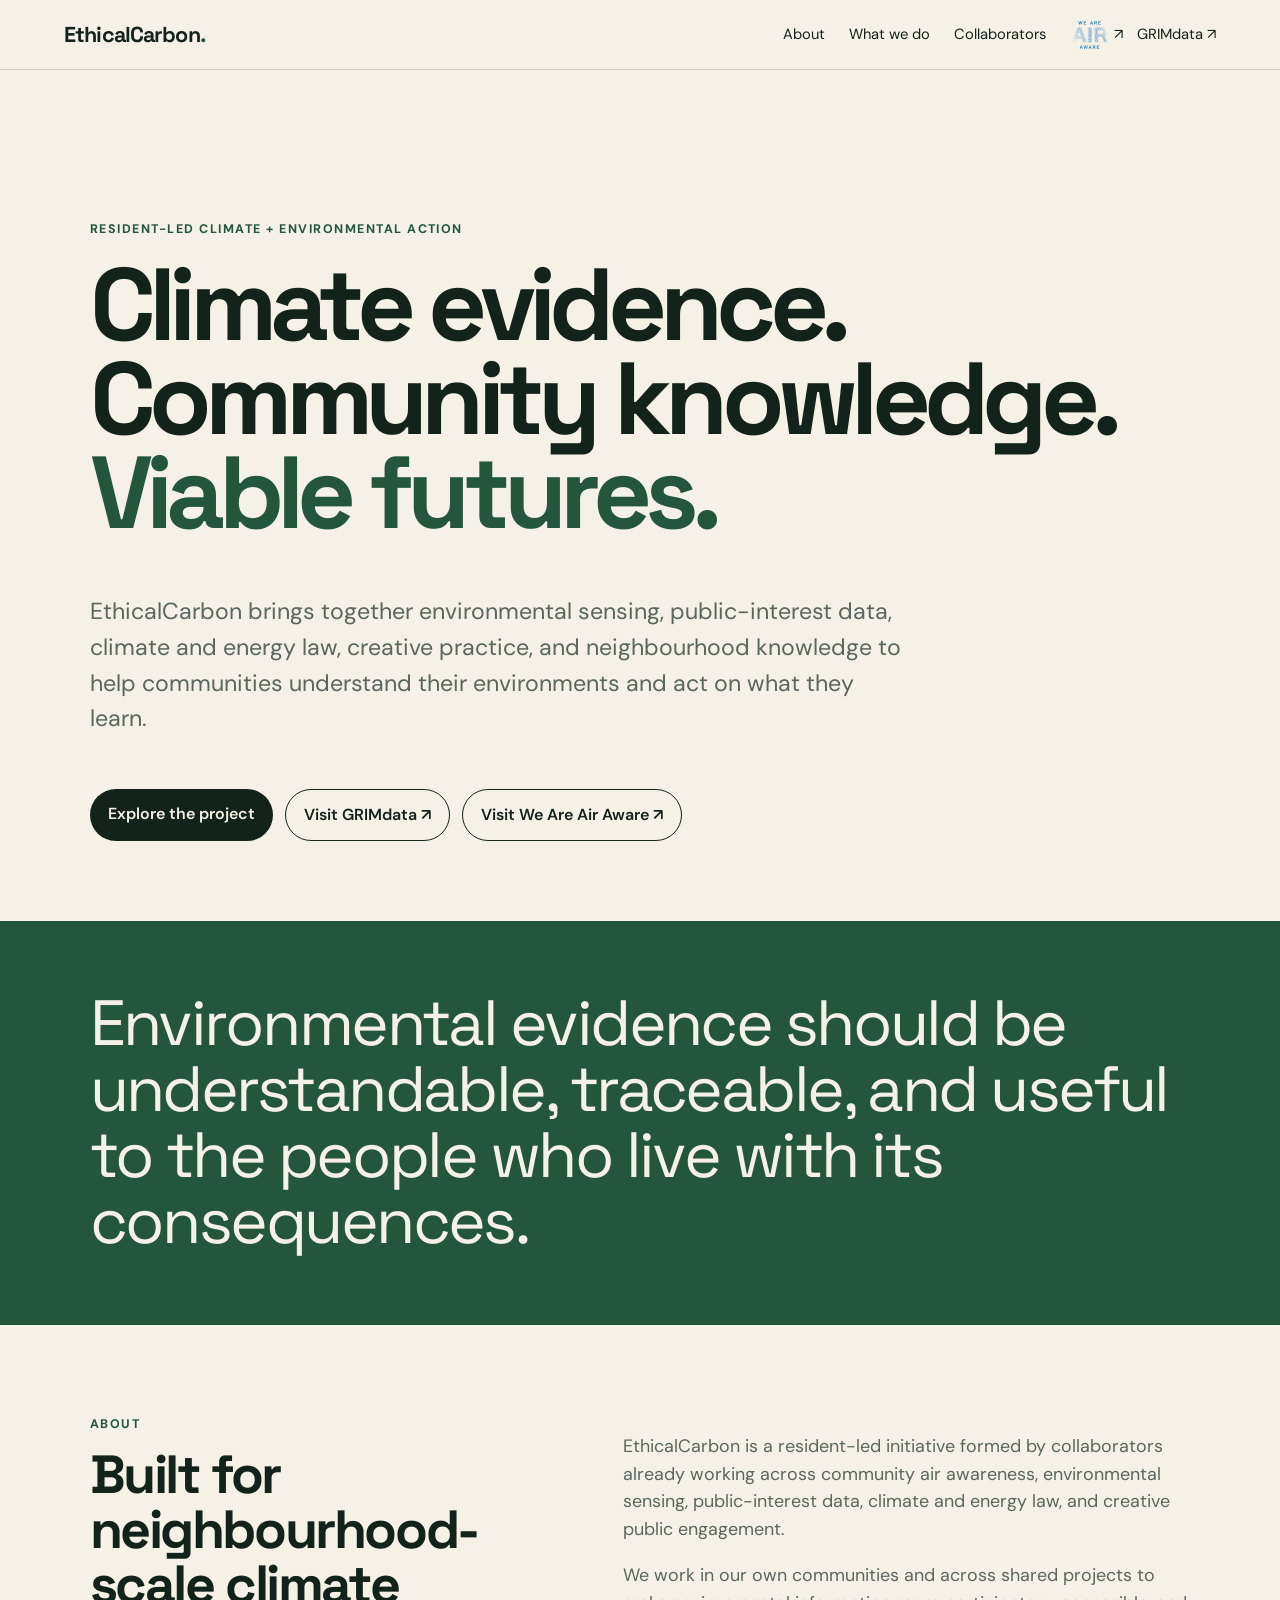
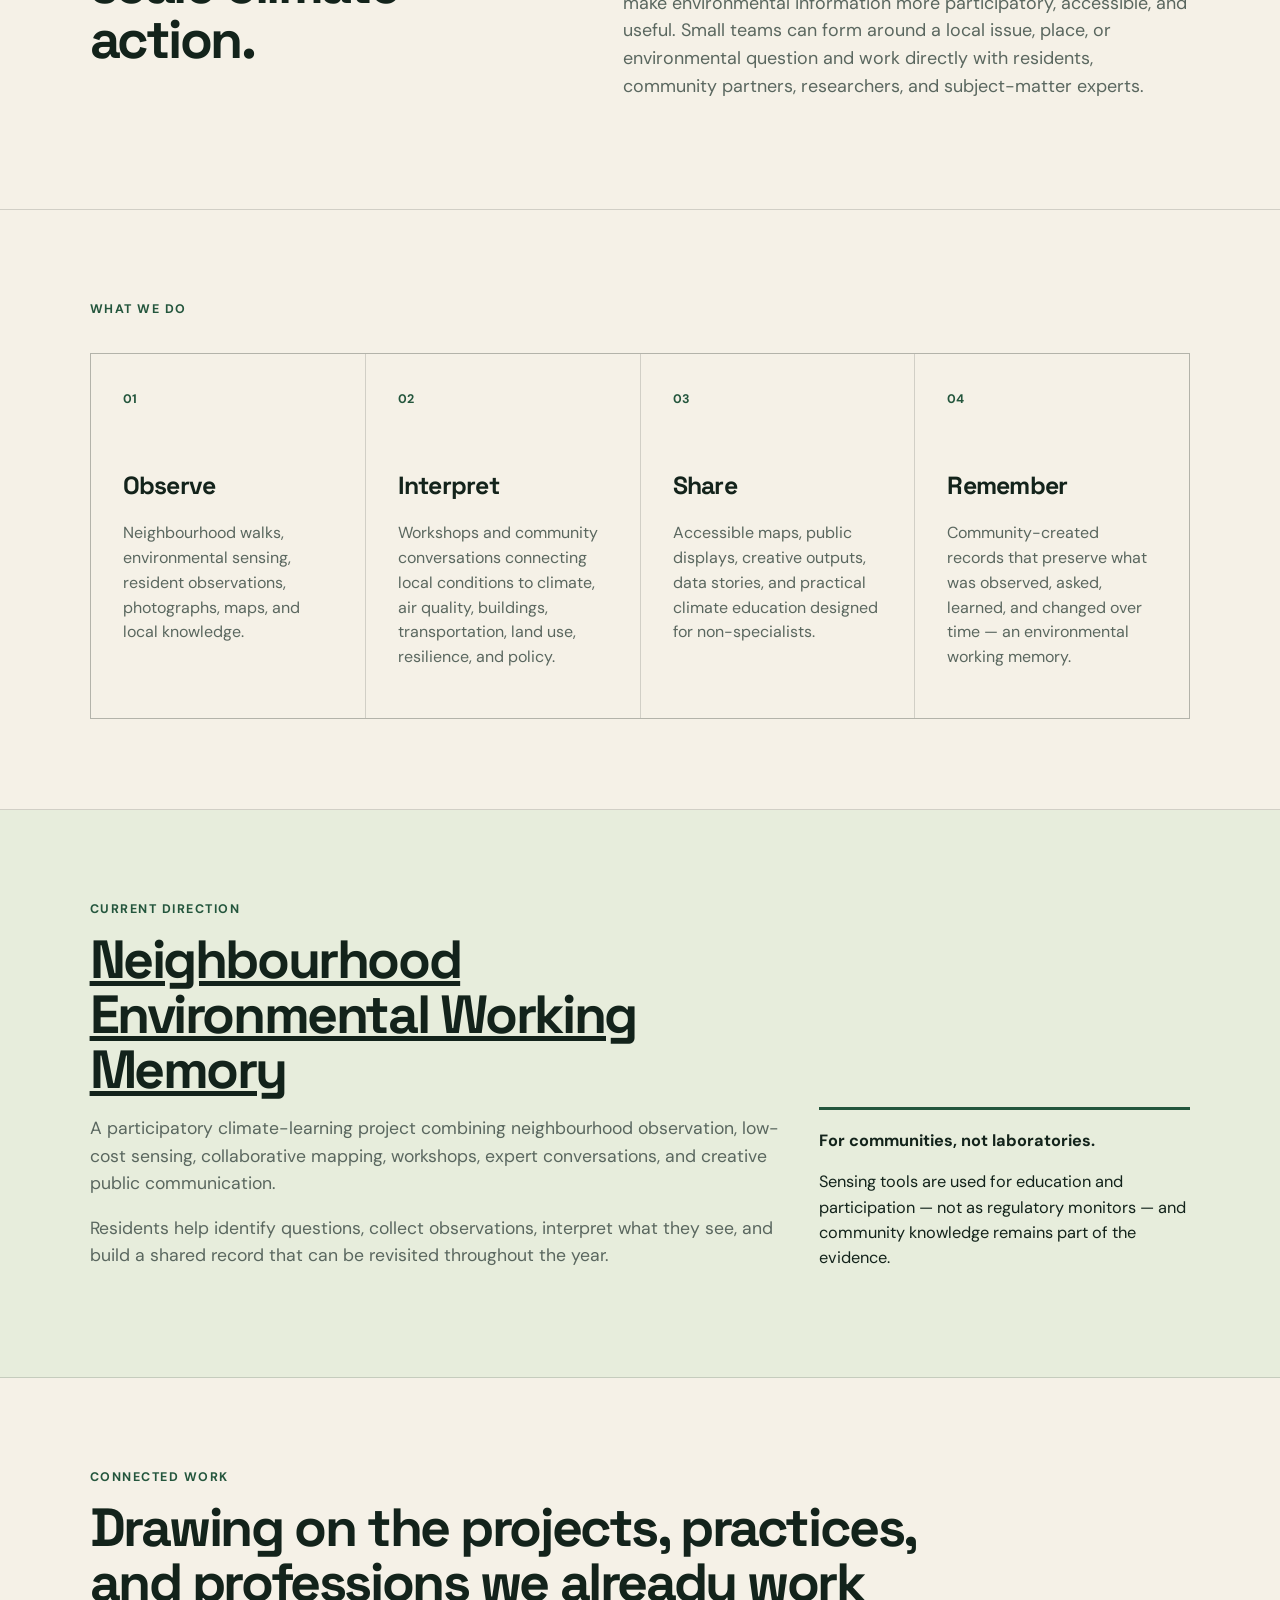
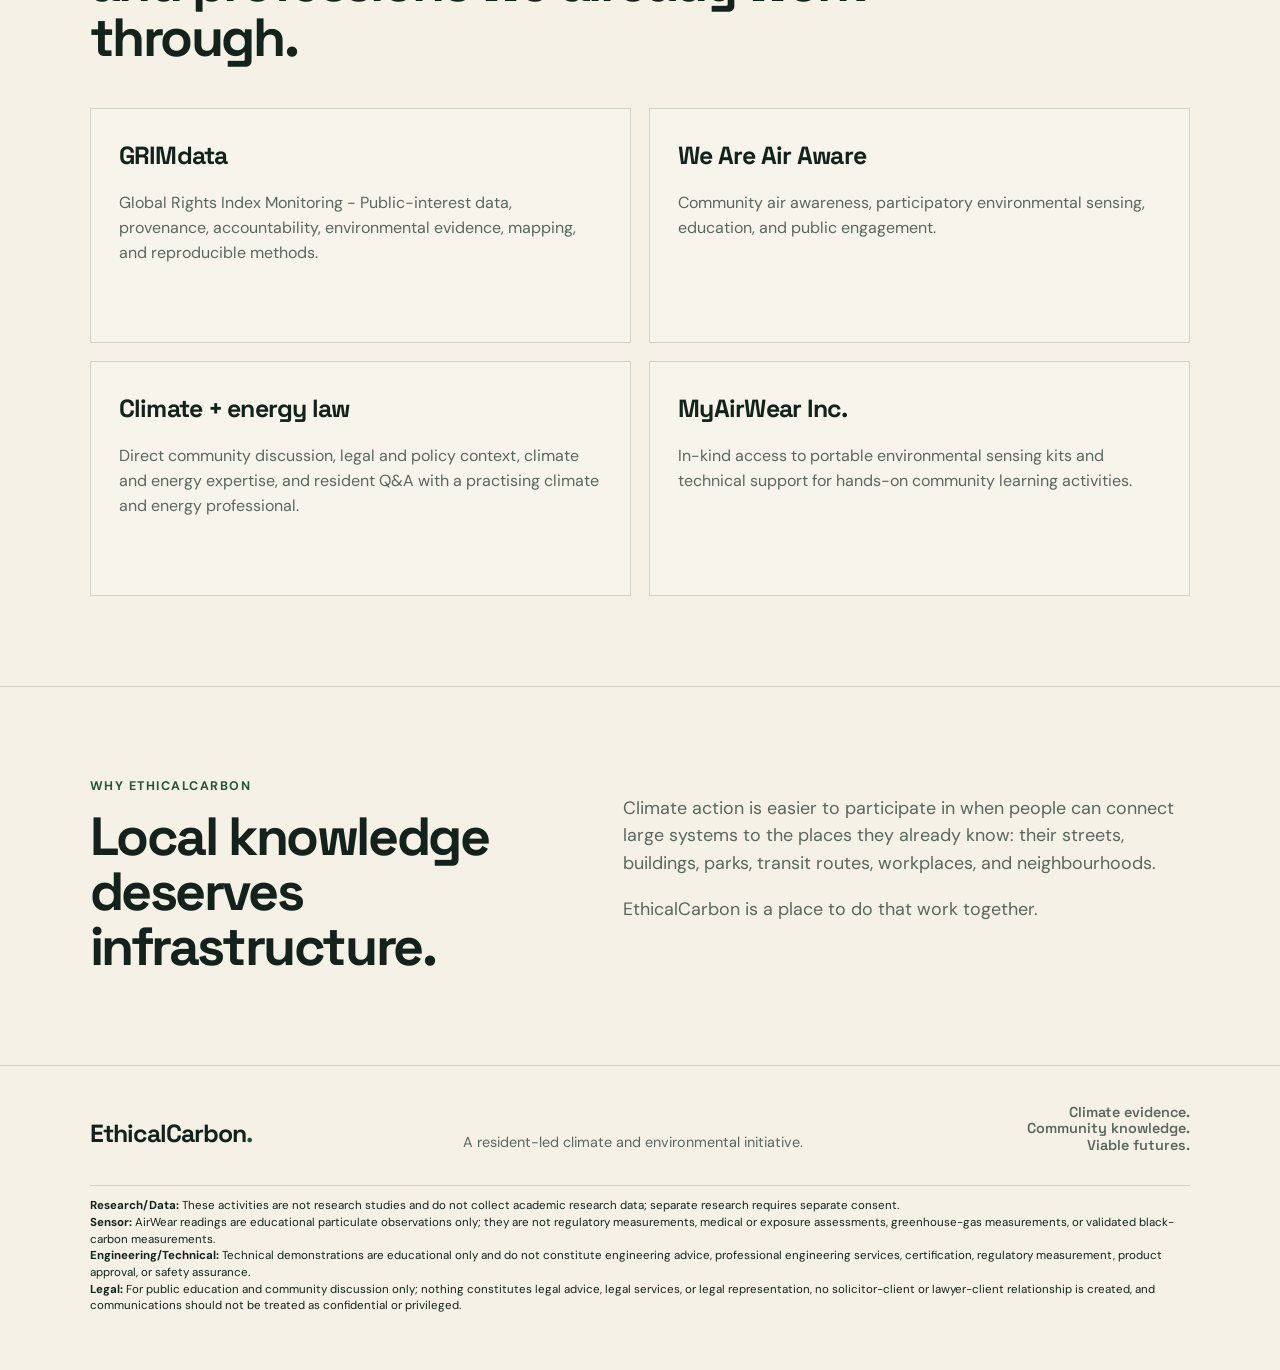
==== commit d8e1eedf: "Update description for climate and energy collaboration" ====
--- a/index.html
+++ b/index.html
@@ -110,7 +110,7 @@
         </div>
         <div class="collab">
           <h3>Climate + energy law</h3>
-          <p>Direct community discussion, legal and policy context, climate and energy expertise, and resident Q&amp;A with a practising climate and energy lawyer.</p>
+          <p>Direct community discussion, legal and policy context, climate and energy expertise, and resident Q&amp;A with a practising climate and energy professional.</p>
         </div>
         <div class="collab">
           <h3>MyAirWear Inc.</h3>
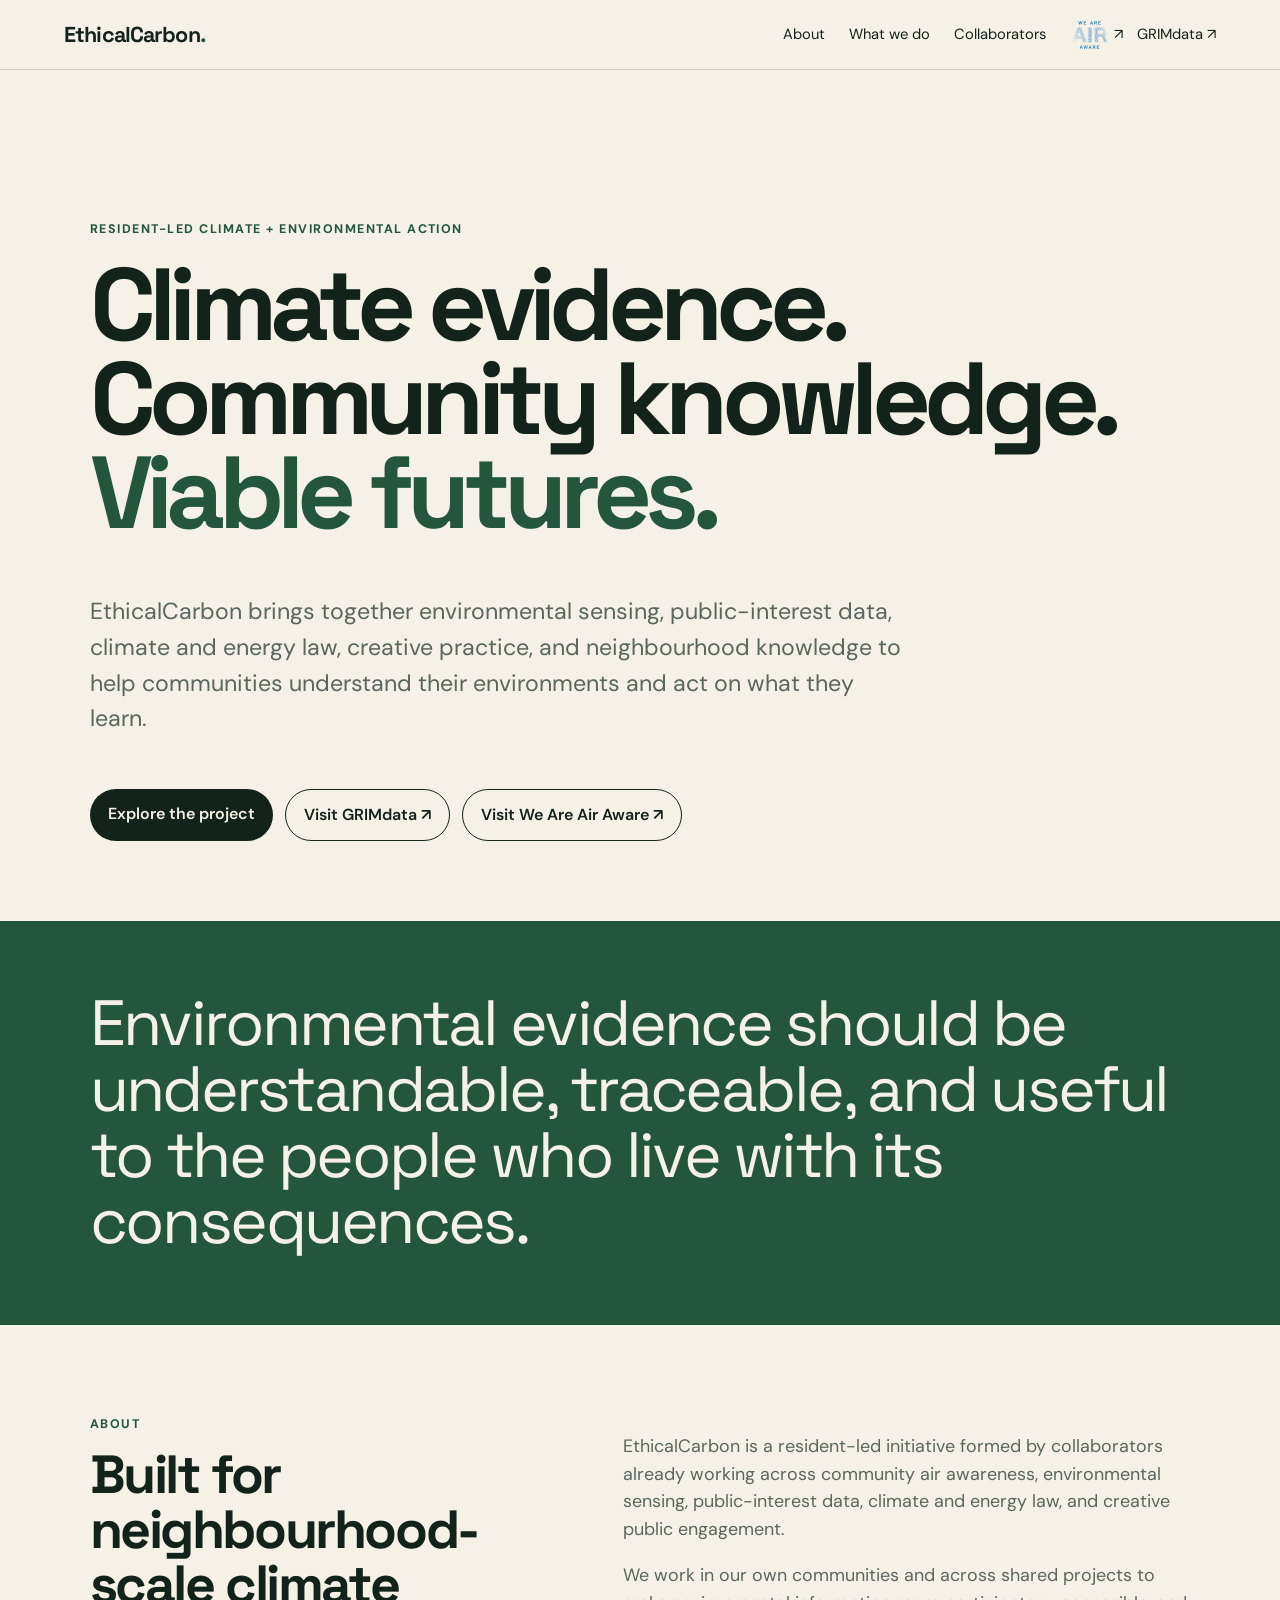
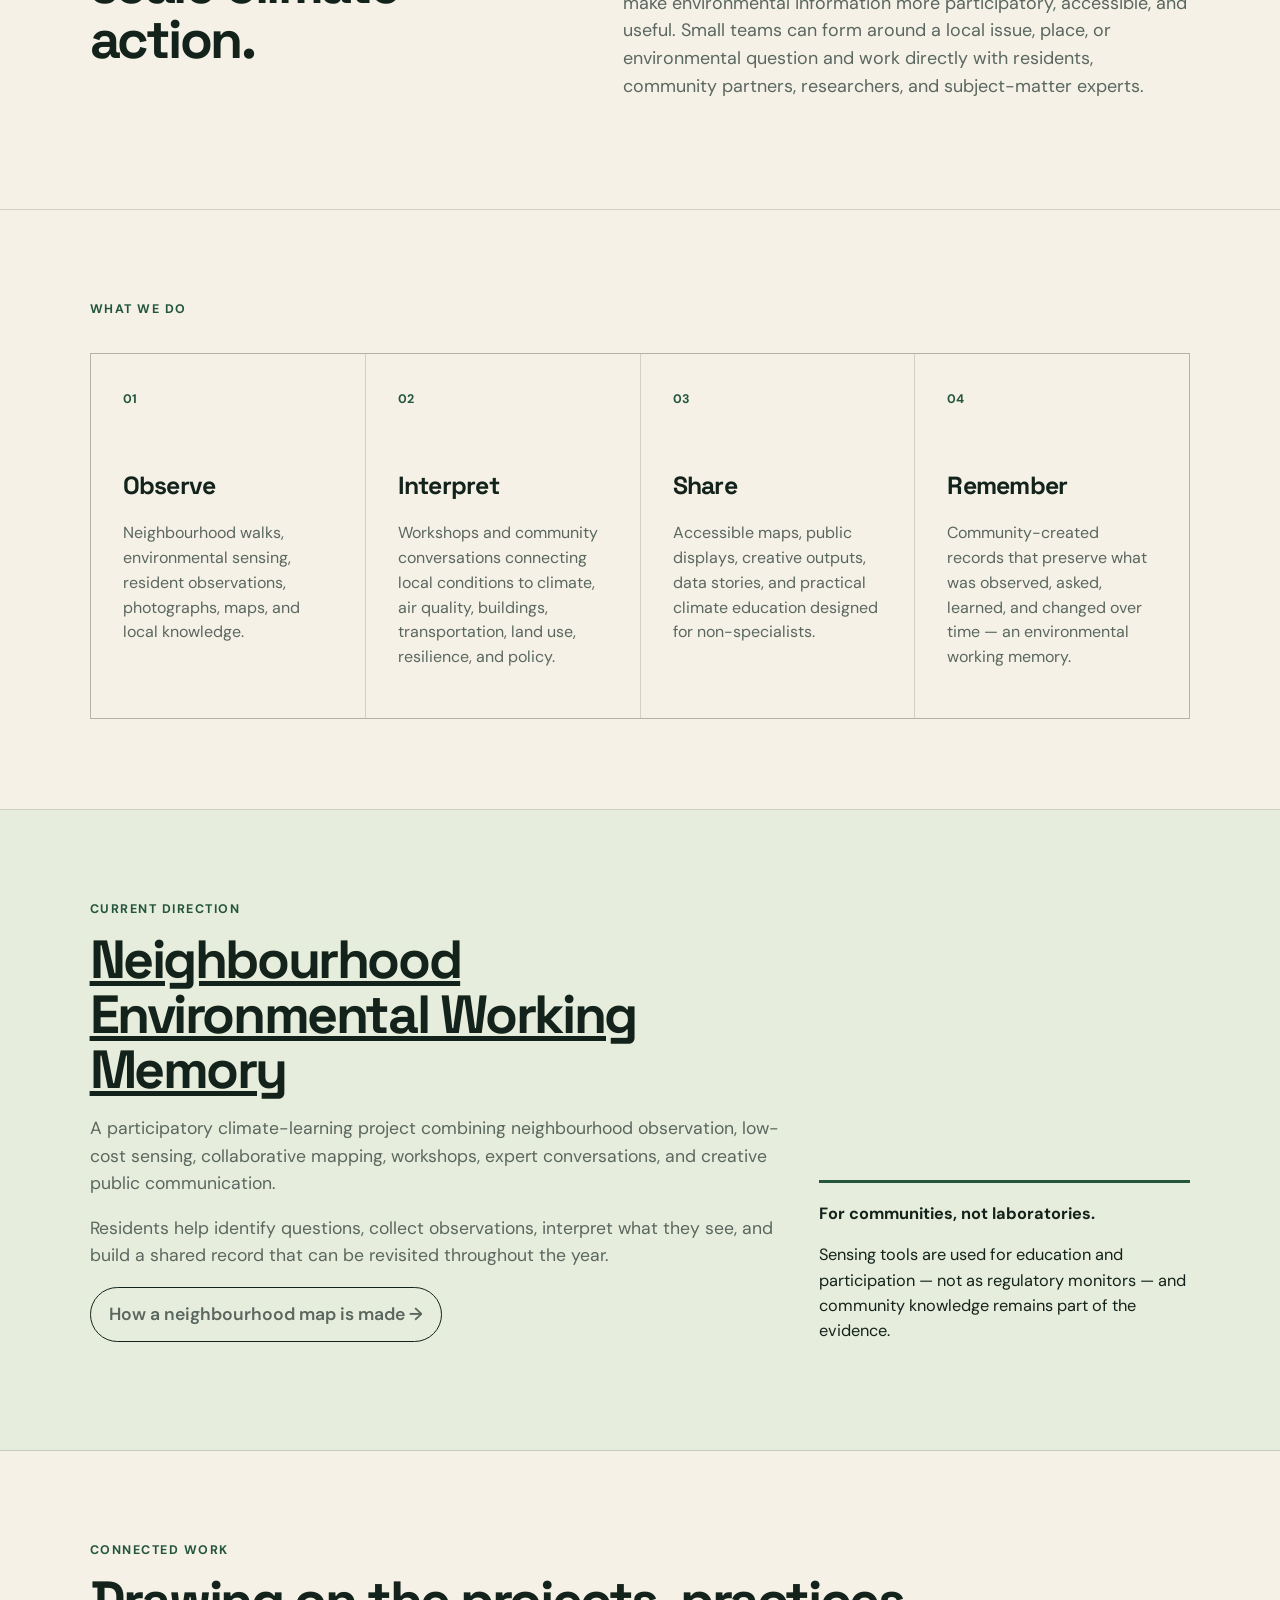
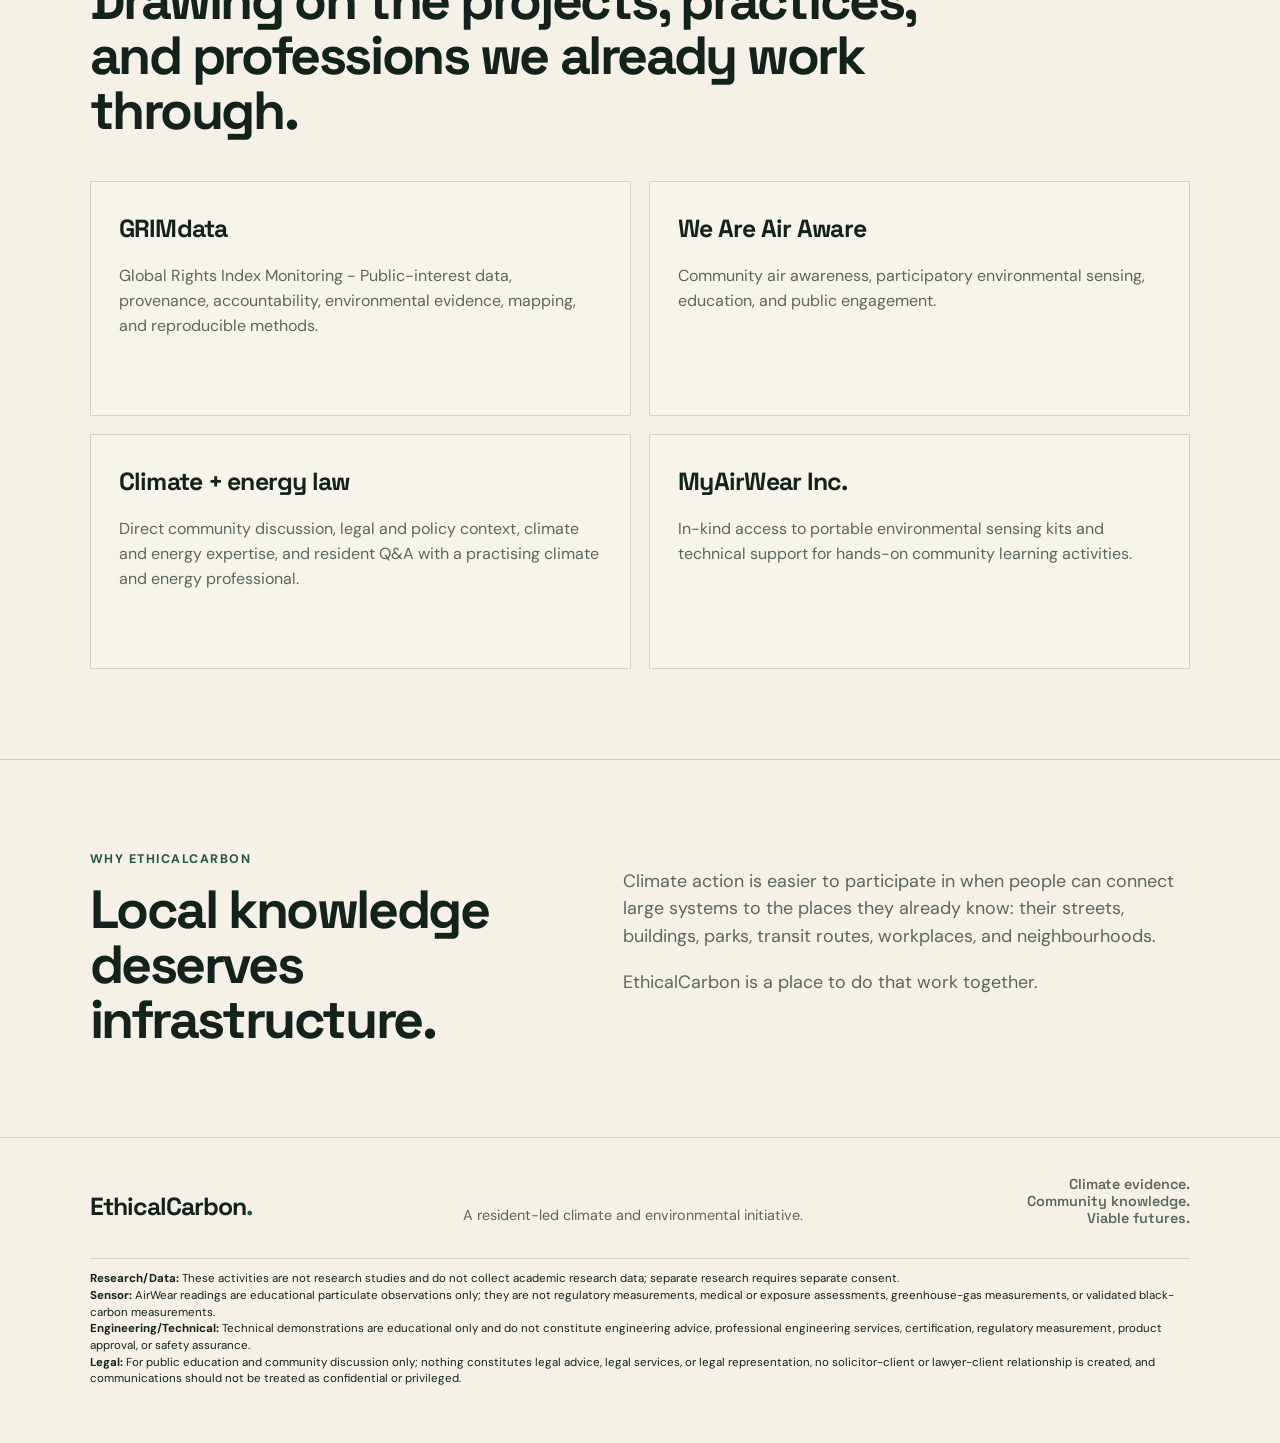
==== commit 13227a72: "Neighbourhood Environmental Working Memory page: what it is, how a map gets made, an illustrative ma" ====
--- a/index.html
+++ b/index.html
@@ -86,9 +86,10 @@
     <section class="section project">
       <div class="project-copy">
         <div class="eyebrow">Current direction</div>
-        <h2><a class="title-link" href="https://isotopicity.com" target="_blank" rel="noopener">Neighbourhood Environmental Working Memory</a></h2>
+        <h2><a class="title-link" href="working-memory/">Neighbourhood Environmental Working Memory</a></h2>
         <p>A participatory climate-learning project combining neighbourhood observation, low-cost sensing, collaborative mapping, workshops, expert conversations, and creative public communication.</p>
         <p>Residents help identify questions, collect observations, interpret what they see, and build a shared record that can be revisited throughout the year.</p>
+        <p><a class="button ghost" href="working-memory/">How a neighbourhood map is made →</a></p>
       </div>
       <div class="project-note">
         <strong>For communities, not laboratories.</strong>
--- a/styles.css
+++ b/styles.css
@@ -90,15 +90,171 @@
 footer p { margin: 0; color: var(--muted); }
 footer a { text-align: right; }
 @media (max-width: 900px) {
-  nav a:not(.nav-cta) { display: none; }
+  nav > a:not(.nav-cta) { display: none; }
   .split, .closing, .project, footer { grid-template-columns: 1fr; }
   .cards, .collab-grid { grid-template-columns: 1fr 1fr; }
   footer a { text-align: left; }
 }
 @media (max-width: 580px) {
-  .site-header { padding: 15px 18px; }
+  .site-header { padding: 15px 18px; gap: 10px; }
+  nav { gap: 10px; }
+  .project-links { gap: 10px !important; }
+  .airaware-mark img { height: 24px !important; max-width: 70px !important; }
+  .grimdata-mark { font-size: .82rem; }
   .hero, .section, .statement, footer { padding-left: 18px; padding-right: 18px; }
   .cards, .collab-grid { grid-template-columns: 1fr; }
   .hero { min-height: 72vh; }
   h1 { font-size: clamp(3rem, 16vw, 4.6rem); }
 }
+
+/* Mobile typography + footer balance */
+html {
+  -webkit-text-size-adjust: 100%;
+  text-size-adjust: 100%;
+}
+
+@media (max-width: 580px) {
+  .wordmark { font-size: 1.2rem; }
+
+  .airaware-mark img {
+    height: 32px !important;
+    max-width: 90px !important;
+  }
+
+  .grimdata-mark { font-size: .78rem; }
+
+  footer {
+    gap: 10px;
+    font-size: .95rem;
+  }
+
+  .footer-brand {
+    font-size: 1.45rem;
+  }
+
+  footer > p {
+    font-size: .95rem;
+    line-height: 1.45;
+  }
+
+  /* Keep the disclaimer strip visually secondary on small screens. */
+  footer > p[style*="grid-column"],
+  footer > div[style*="grid-column"] {
+    font-size: .68rem !important;
+    line-height: 1.4 !important;
+  }
+
+  /* If the stacked footer slogan is present, keep it readable but subordinate. */
+  footer > p[style*="text-align: right"] {
+    font-size: .9rem !important;
+    line-height: 1.18 !important;
+  }
+}
+
+/* Conservative responsive polish: preserve desktop design, improve narrow screens. */
+.site-header .wordmark,
+.site-header .project-links,
+.site-header .mini-mark {
+  flex-shrink: 0;
+}
+
+@media (max-width: 900px) {
+  .site-header {
+    gap: 14px;
+  }
+
+  nav {
+    margin-left: auto;
+    min-width: 0;
+  }
+
+  .project-links {
+    display: flex !important;
+    align-items: center;
+    flex-wrap: nowrap !important;
+  }
+
+  footer > p:not([style*="grid-column"]) {
+    font-size: 1rem;
+    line-height: 1.45;
+  }
+}
+
+@media (max-width: 580px) {
+  .site-header {
+    padding: 14px 16px;
+  }
+
+  .wordmark {
+    font-size: 1.18rem;
+  }
+
+  .project-links {
+    gap: 9px !important;
+  }
+
+  .airaware-mark {
+    gap: 4px !important;
+  }
+
+  .airaware-mark img {
+    height: 31px !important;
+    width: auto !important;
+    max-width: 88px !important;
+  }
+
+  .airaware-mark span {
+    font-size: .78rem;
+  }
+
+  .grimdata-mark {
+    font-size: .78rem;
+  }
+
+  footer {
+    padding-top: 32px;
+    padding-bottom: 38px;
+    gap: 8px;
+  }
+
+  .footer-brand {
+    font-size: 1.62rem;
+    line-height: 1.1;
+  }
+
+  footer > p:not([style*="grid-column"]) {
+    font-size: .98rem !important;
+    line-height: 1.45 !important;
+  }
+
+  /* Keep the long disclaimer useful but visually secondary. */
+  footer > p[style*="grid-column"],
+  footer > div[style*="grid-column"] {
+    margin-top: 10px !important;
+    padding-top: 10px !important;
+    font-size: .64rem !important;
+    line-height: 1.42 !important;
+    color: var(--muted) !important;
+  }
+}
+
+@media (max-width: 380px) {
+  .site-header {
+    padding-left: 12px;
+    padding-right: 12px;
+    gap: 8px;
+  }
+
+  .wordmark {
+    font-size: 1.08rem;
+  }
+
+  .airaware-mark img {
+    height: 28px !important;
+    max-width: 80px !important;
+  }
+
+  .grimdata-mark {
+    font-size: .72rem;
+  }
+}
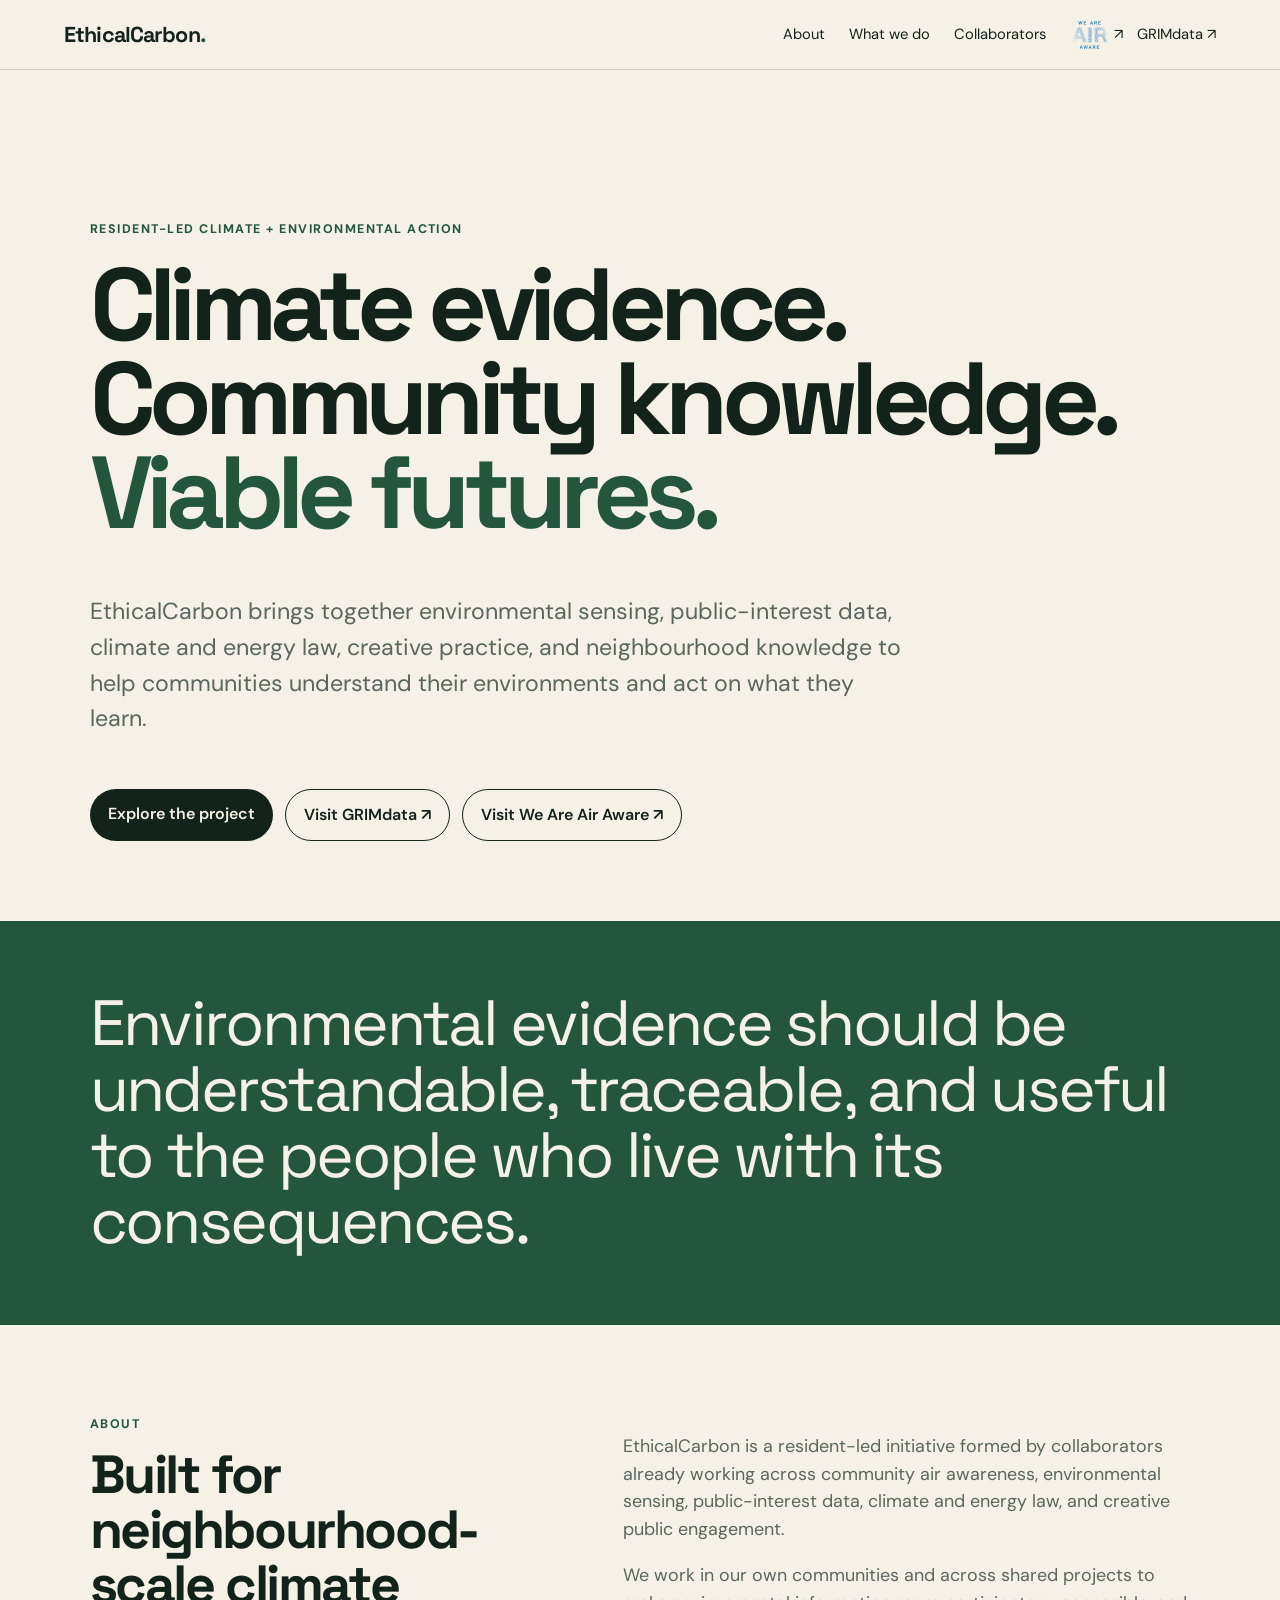
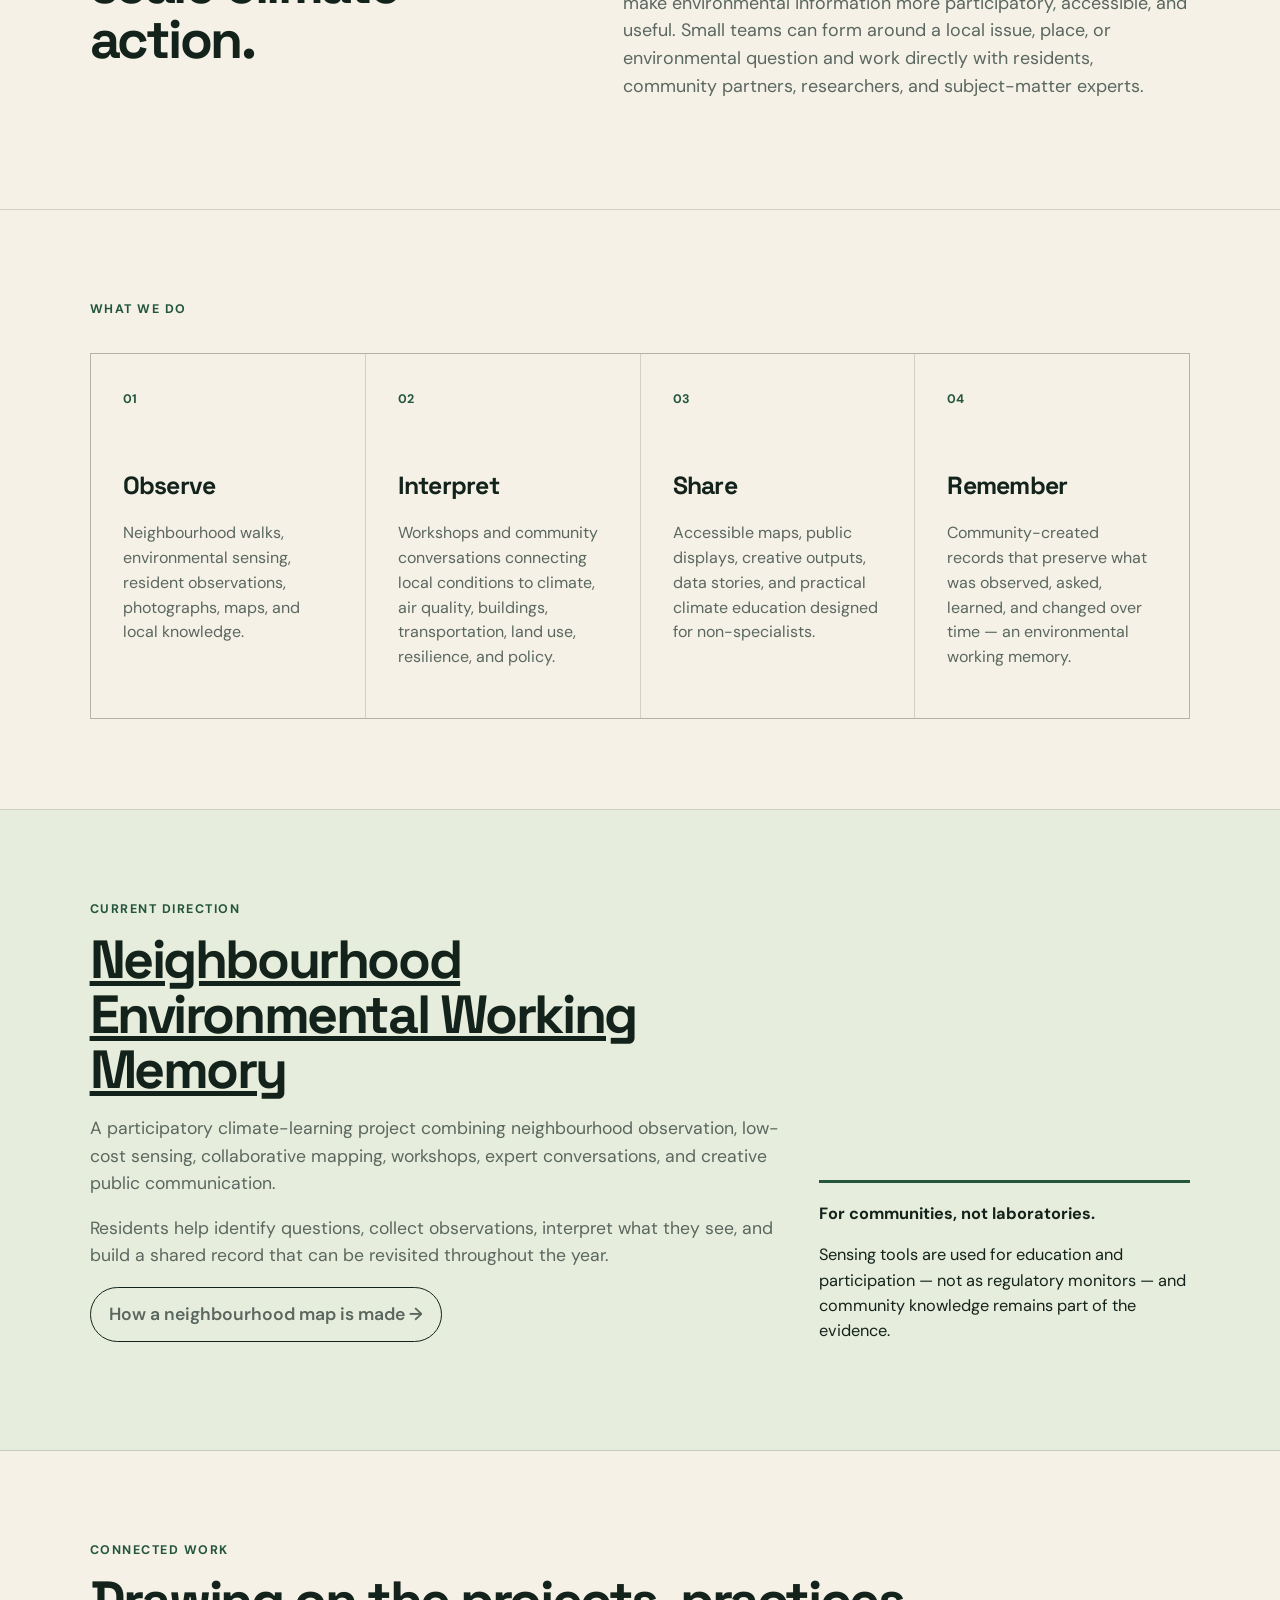
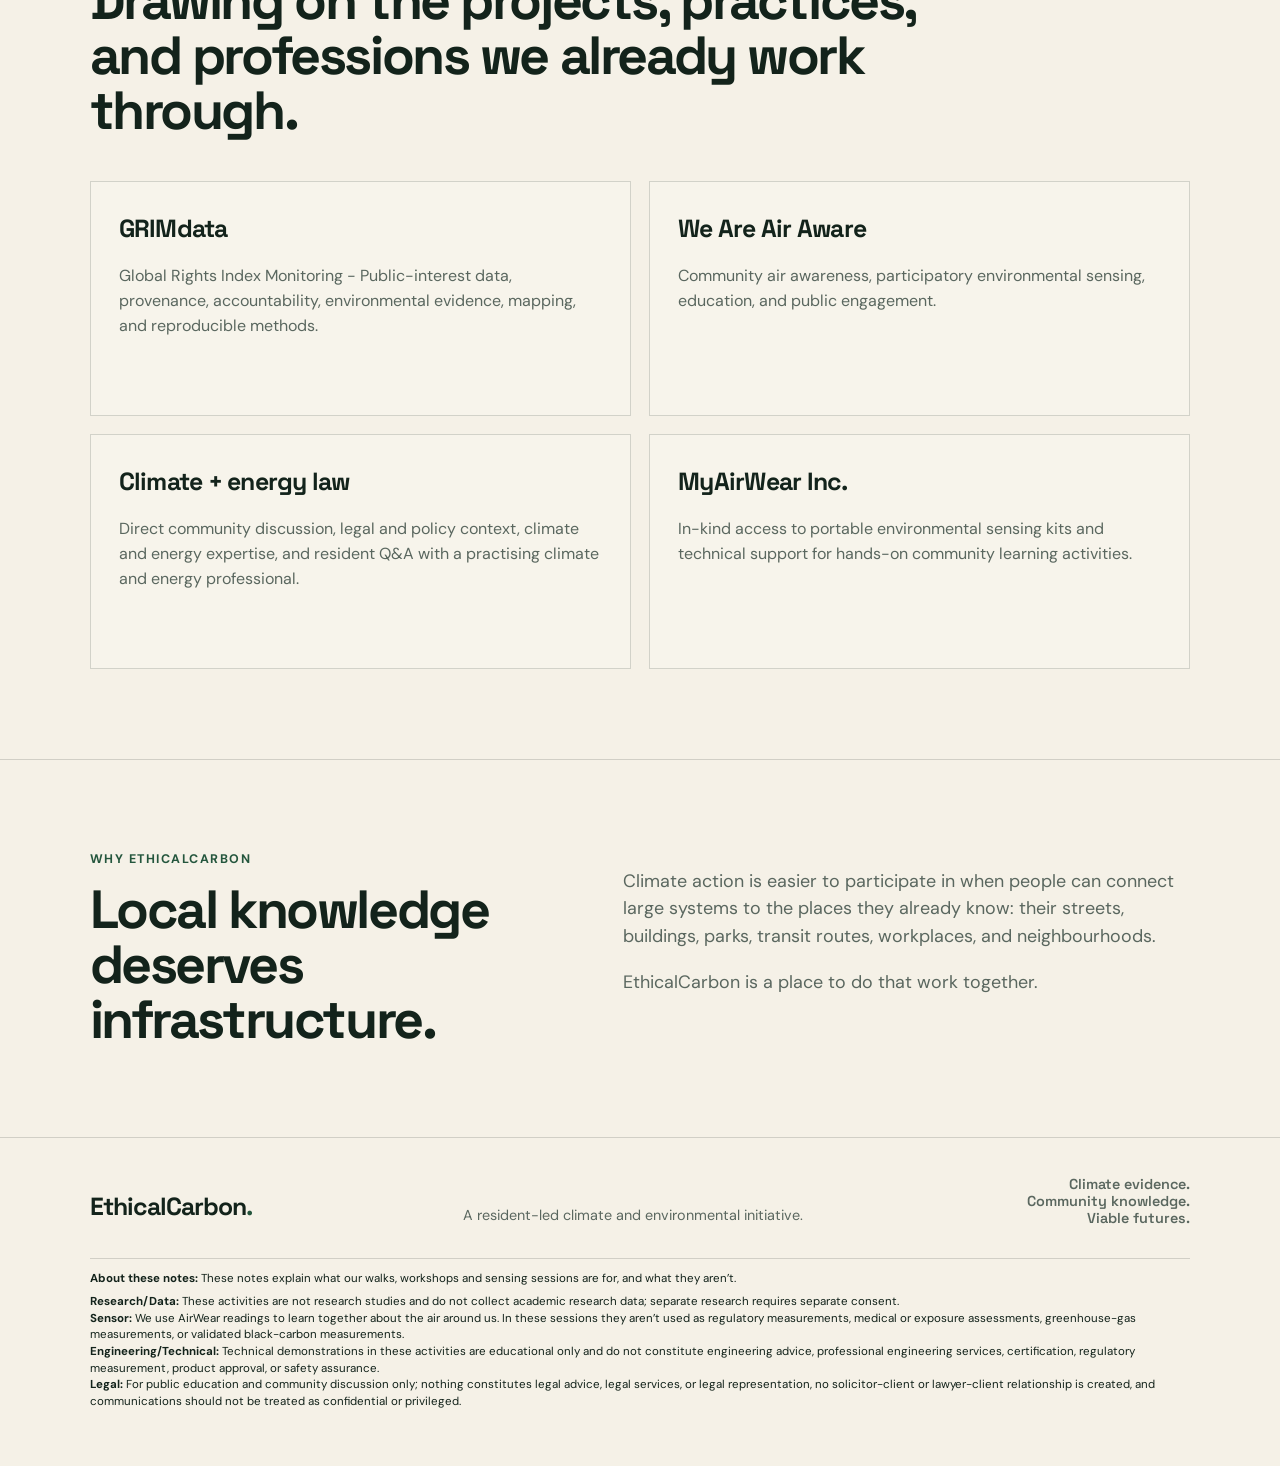
==== commit 525c950b: "Footer notes: plain intro and sensor wording (what the sessions are for); working memory page: resea" ====
--- a/index.html
+++ b/index.html
@@ -148,9 +148,10 @@
   Viable futures.
 </p>
   <div style="grid-column: 1 / -1; border-top: 1px solid var(--line); margin-top: 12px; padding-top: 12px; font-size: .72rem; line-height: 1.45;">
+    <div style="margin-bottom:6px;"><strong>About these notes:</strong> These notes explain what our walks, workshops and sensing sessions are for, and what they aren&#8217;t.</div>
     <div><strong>Research/Data:</strong> These activities are not research studies and do not collect academic research data; separate research requires separate consent.</div>
-    <div><strong>Sensor:</strong> AirWear readings are educational particulate observations only; they are not regulatory measurements, medical or exposure assessments, greenhouse-gas measurements, or validated black-carbon measurements.</div>
-    <div><strong>Engineering/Technical:</strong> Technical demonstrations are educational only and do not constitute engineering advice, professional engineering services, certification, regulatory measurement, product approval, or safety assurance.</div>
+    <div><strong>Sensor:</strong> We use AirWear readings to learn together about the air around us. In these sessions they aren&#8217;t used as regulatory measurements, medical or exposure assessments, greenhouse-gas measurements, or validated black-carbon measurements.</div>
+    <div><strong>Engineering/Technical:</strong> Technical demonstrations in these activities are educational only and do not constitute engineering advice, professional engineering services, certification, regulatory measurement, product approval, or safety assurance.</div>
     <div><strong>Legal:</strong> For public education and community discussion only; nothing constitutes legal advice, legal services, or legal representation, no solicitor-client or lawyer-client relationship is created, and communications should not be treated as confidential or privileged.</div>
   </div>
 </footer>
